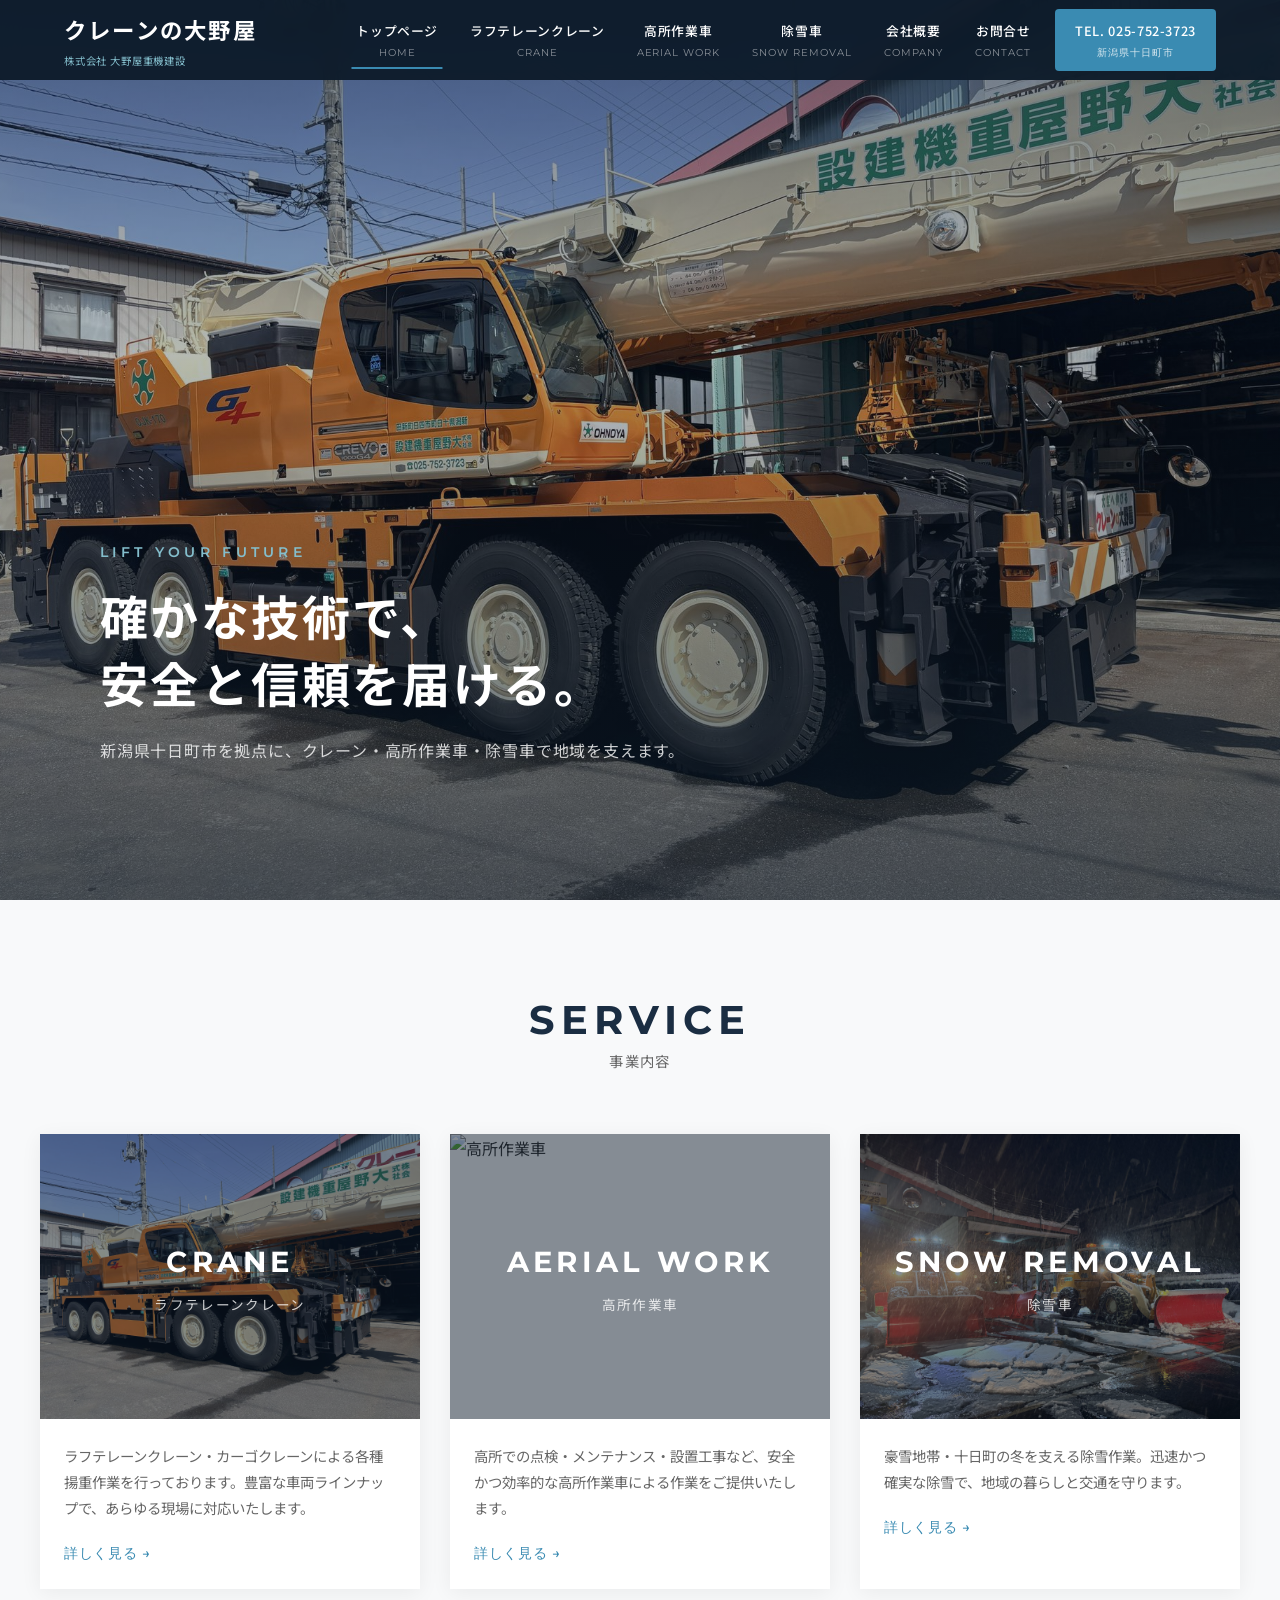
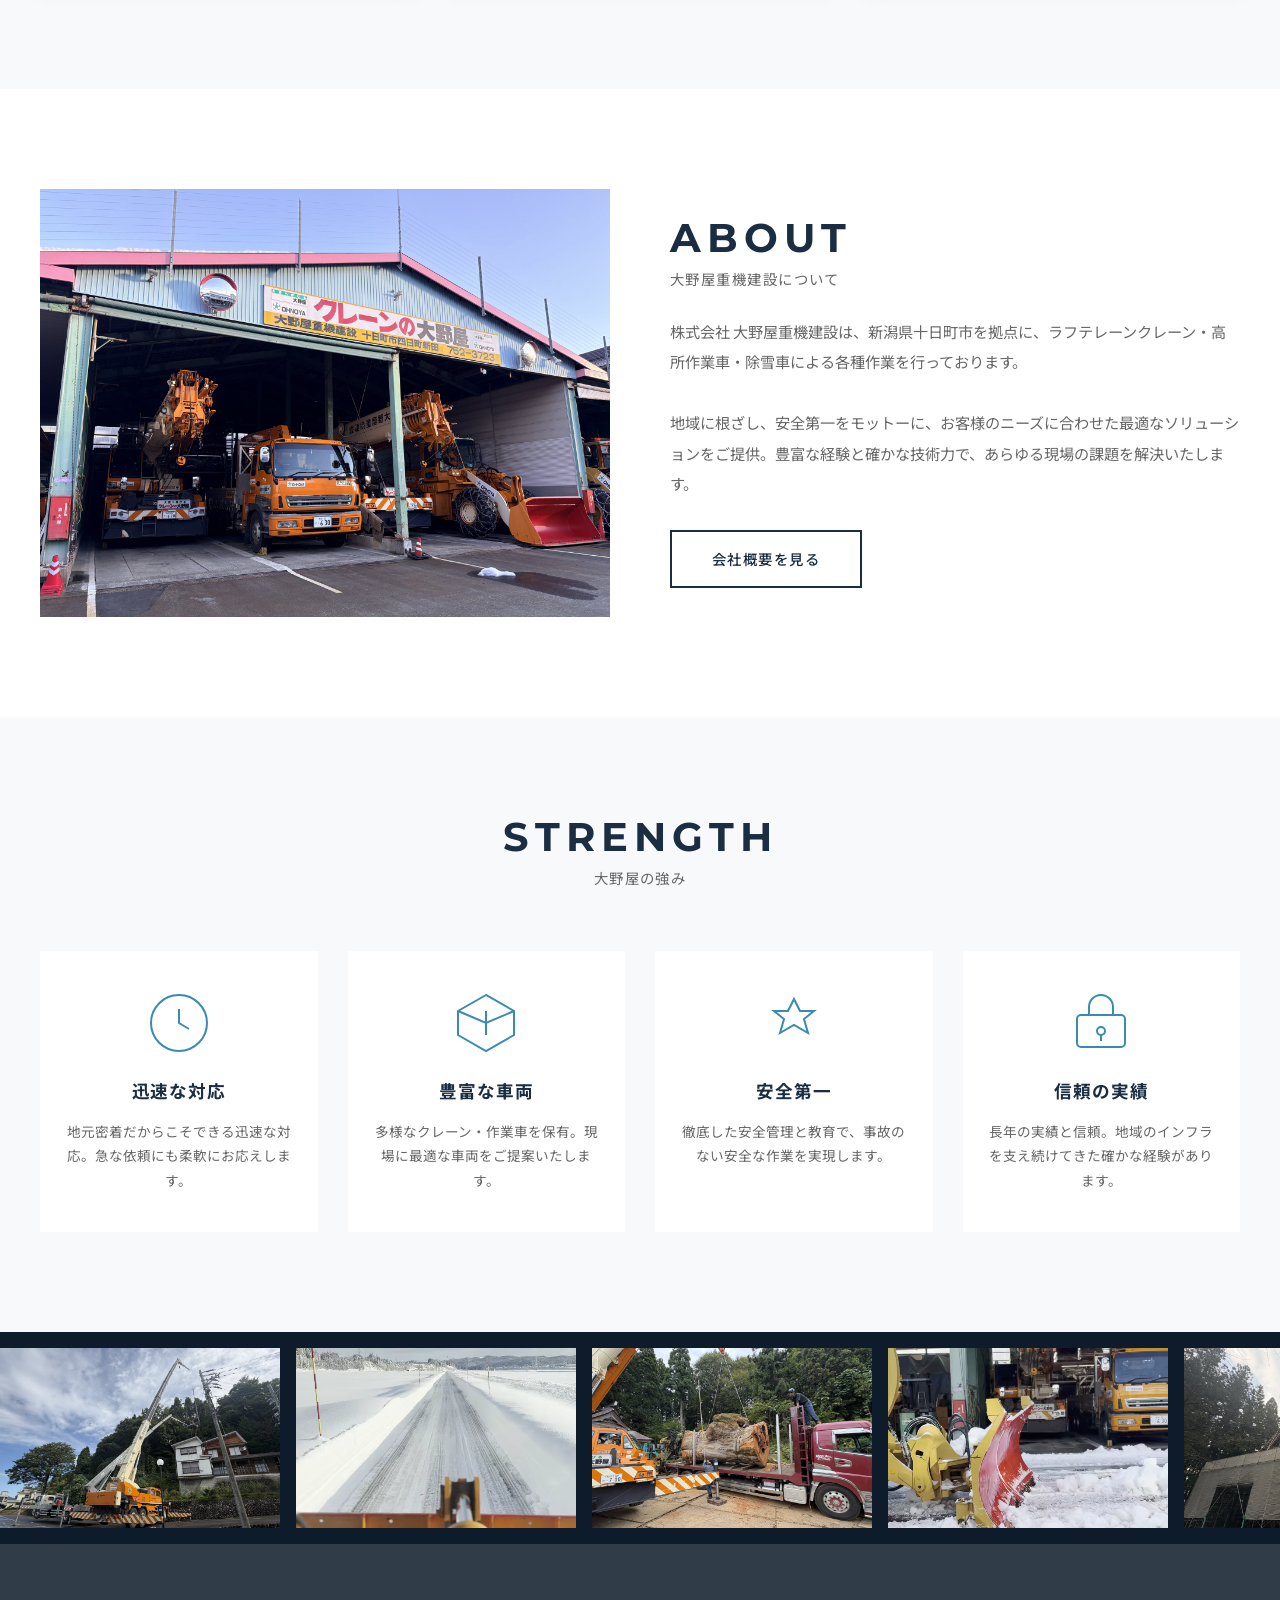
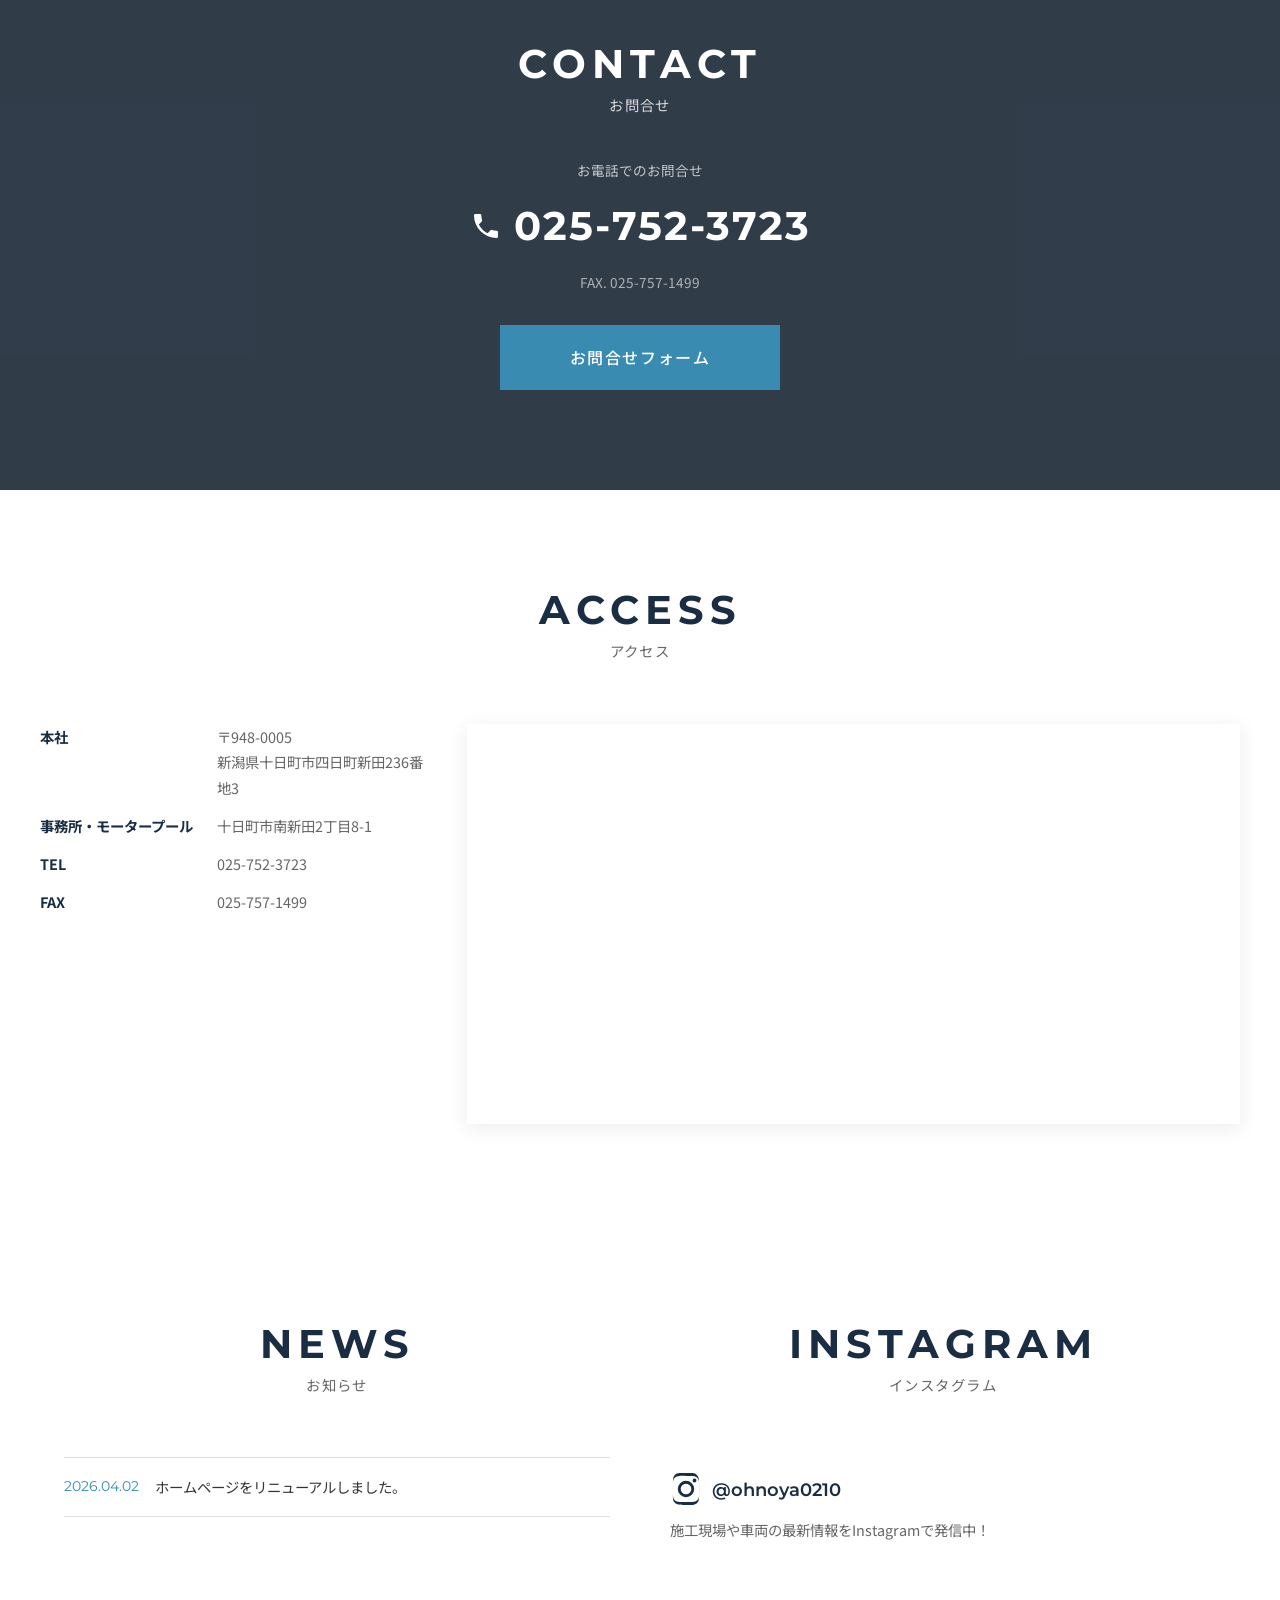
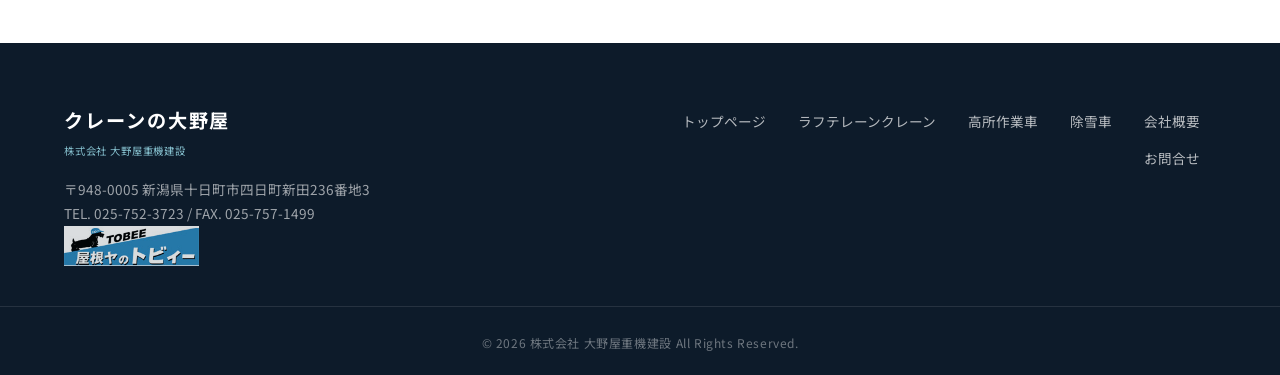
==== index.html @ 31636565 "OGPタグ追加（全ページ） Co-Authored-By: Claude Sonnet 4.6 <noreply@anthropic.com>" ====
<!DOCTYPE html>
<html lang="ja">
<head>
  <meta charset="UTF-8">
  <meta name="viewport" content="width=device-width, initial-scale=1.0">
  <title>クレーンの大野屋｜株式会社 大野屋重機建設</title>
  <meta name="description" content="新潟県十日町市のクレーン・高所作業車・除雪車なら株式会社 大野屋重機建設。ラフテレーンクレーン、高所作業車、除雪車のレンタル・施工を行っております。">
  <!-- OGP -->
  <meta property="og:type" content="website">
  <meta property="og:site_name" content="クレーンの大野屋｜株式会社 大野屋重機建設">
  <meta property="og:title" content="クレーンの大野屋｜株式会社 大野屋重機建設">
  <meta property="og:description" content="新潟県十日町市のクレーン・高所作業車・除雪車なら株式会社 大野屋重機建設。ラフテレーンクレーン、高所作業車、除雪車のレンタル・施工を行っております。">
  <meta property="og:url" content="https://on8.jp/">
  <meta property="og:image" content="https://on8.jp/images/crane01.jpg">
  <meta property="og:locale" content="ja_JP">
  <meta name="twitter:card" content="summary_large_image">
  <link rel="preconnect" href="https://fonts.googleapis.com">
  <link rel="preconnect" href="https://fonts.gstatic.com" crossorigin>
  <link href="https://fonts.googleapis.com/css2?family=Noto+Sans+JP:wght@300;400;500;700&family=Montserrat:wght@400;500;600;700&display=swap" rel="stylesheet">
  <link rel="icon" href="favicon.ico">
  <link rel="apple-touch-icon" href="images/favicon.png">
  <link rel="stylesheet" href="css/style.css">
</head>
<body>

  <!-- ========== SPLASH ========== -->
  <div id="splash">
    <div class="splash-bg" style="background-image: url('images/splash.jpg');"></div>
    <div class="splash-overlay"></div>
    <div class="splash-content">
      <p class="splash-en">Reaching for the sky</p>
      <h1 class="splash-ja">大空へ伸びる<br>クレーンの大野屋</h1>
    </div>
  </div>

  <!-- ========== HEADER ========== -->
  <header id="header">
    <div class="header-inner">
      <div class="logo">
        <a href="index.html">
          <span class="logo-main">クレーンの大野屋</span>
          <span class="logo-sub">株式会社 大野屋重機建設</span>
        </a>
      </div>
      <nav id="nav" class="global-nav">
        <ul class="nav-list">
          <li><a href="index.html" class="active"><span>トップページ</span><small>HOME</small></a></li>
          <li><a href="crane.html"><span>ラフテレーンクレーン</span><small>CRANE</small></a></li>
          <li><a href="kousyo.html"><span>高所作業車</span><small>AERIAL WORK</small></a></li>
          <li><a href="josetsu.html"><span>除雪車</span><small>SNOW REMOVAL</small></a></li>
          <li><a href="company.html"><span>会社概要</span><small>COMPANY</small></a></li>
          <li><a href="contact.html"><span>お問合せ</span><small>CONTACT</small></a></li>
          <li class="nav-tel"><a href="tel:0257523723"><span>TEL. 025-752-3723</span><small>新潟県十日町市</small></a></li>
        </ul>
      </nav>
      <button id="hamburger" class="hamburger" aria-label="メニューを開く">
        <span></span>
        <span></span>
        <span></span>
      </button>
    </div>
  </header>

  <!-- ========== HERO ========== -->
  <section id="hero" class="hero">
    <div class="hero-slider">
      <div class="hero-slide active" style="background-image: url('images/crane01.jpg');">
        <div class="hero-overlay"></div>
      </div>
      <div class="hero-slide" style="background-image: url('images/hero02.jpg');">
        <div class="hero-overlay"></div>
      </div>
      <div class="hero-slide" style="background-image: url('images/hero03.jpg');">
        <div class="hero-overlay"></div>
      </div>
      <div class="hero-slide" style="background-image: url('images/hero04.jpg');">
        <div class="hero-overlay"></div>
      </div>
      <div class="hero-slide" style="background-image: url('images/hero05.jpg');">
        <div class="hero-overlay"></div>
      </div>
    </div>
    <div class="hero-content">
      <p class="hero-catch-en">LIFT YOUR FUTURE</p>
      <h2 class="hero-catch">確かな技術で、<br>安全と信頼を届ける。</h2>
      <p class="hero-desc">新潟県十日町市を拠点に、クレーン・高所作業車・除雪車で地域を支えます。</p>
    </div>
  </section>

  <!-- ========== SERVICES ========== -->
  <section id="services" class="section services">
    <div class="section-header fade-in">
      <h2 class="section-title-en">SERVICE</h2>
      <p class="section-title-ja">事業内容</p>
    </div>
    <div class="services-grid">
      <a href="crane.html" class="service-card fade-in">
        <div class="service-card-img">
          <img src="images/crane01.jpg" alt="ラフテレーンクレーン" loading="lazy">
          <div class="service-card-overlay">
            <h3 class="service-card-title-en">CRANE</h3>
            <p class="service-card-title-ja">ラフテレーンクレーン</p>
          </div>
        </div>
        <div class="service-card-body">
          <p>ラフテレーンクレーン・カーゴクレーンによる各種揚重作業を行っております。豊富な車両ラインナップで、あらゆる現場に対応いたします。</p>
          <span class="service-card-more">詳しく見る →</span>
        </div>
      </a>
      <a href="kousyo.html" class="service-card fade-in">
        <div class="service-card-img">
          <img src="images/kousyo01.jpg" alt="高所作業車" loading="lazy">
          <div class="service-card-overlay">
            <h3 class="service-card-title-en">AERIAL WORK</h3>
            <p class="service-card-title-ja">高所作業車</p>
          </div>
        </div>
        <div class="service-card-body">
          <p>高所での点検・メンテナンス・設置工事など、安全かつ効率的な高所作業車による作業をご提供いたします。</p>
          <span class="service-card-more">詳しく見る →</span>
        </div>
      </a>
      <a href="josetsu.html" class="service-card fade-in">
        <div class="service-card-img">
          <img src="images/josetsu01.jpg" alt="除雪車" loading="lazy">
          <div class="service-card-overlay">
            <h3 class="service-card-title-en">SNOW REMOVAL</h3>
            <p class="service-card-title-ja">除雪車</p>
          </div>
        </div>
        <div class="service-card-body">
          <p>豪雪地帯・十日町の冬を支える除雪作業。迅速かつ確実な除雪で、地域の暮らしと交通を守ります。</p>
          <span class="service-card-more">詳しく見る →</span>
        </div>
      </a>
    </div>
  </section>

  <!-- ========== ABOUT ========== -->
  <section id="about" class="section about">
    <div class="about-inner">
      <div class="about-image fade-in">
        <img src="images/about.jpg" alt="大野屋重機建設" loading="lazy">
      </div>
      <div class="about-text fade-in">
        <h2 class="section-title-en">ABOUT</h2>
        <p class="section-title-ja">大野屋重機建設について</p>
        <p class="about-desc">
          株式会社 大野屋重機建設は、新潟県十日町市を拠点に、ラフテレーンクレーン・高所作業車・除雪車による各種作業を行っております。<br><br>
          地域に根ざし、安全第一をモットーに、お客様のニーズに合わせた最適なソリューションをご提供。豊富な経験と確かな技術力で、あらゆる現場の課題を解決いたします。
        </p>
        <a href="company.html" class="btn btn-outline">会社概要を見る</a>
      </div>
    </div>
  </section>

  <!-- ========== STRENGTH ========== -->
  <section id="strength" class="section strength">
    <div class="section-header fade-in">
      <h2 class="section-title-en">STRENGTH</h2>
      <p class="section-title-ja">大野屋の強み</p>
    </div>
    <div class="strength-grid">
      <div class="strength-item fade-in">
        <div class="strength-icon">
          <svg viewBox="0 0 64 64" fill="none" stroke="currentColor" stroke-width="2">
            <circle cx="32" cy="32" r="28"/>
            <path d="M32 18v14l10 6"/>
          </svg>
        </div>
        <h3>迅速な対応</h3>
        <p>地元密着だからこそできる迅速な対応。急な依頼にも柔軟にお応えします。</p>
      </div>
      <div class="strength-item fade-in">
        <div class="strength-icon">
          <svg viewBox="0 0 64 64" fill="none" stroke="currentColor" stroke-width="2">
            <path d="M32 4L4 20v24l28 16 28-16V20z"/>
            <path d="M32 44V20"/>
            <path d="M4 20l28 12 28-12"/>
          </svg>
        </div>
        <h3>豊富な車両</h3>
        <p>多様なクレーン・作業車を保有。現場に最適な車両をご提案いたします。</p>
      </div>
      <div class="strength-item fade-in">
        <div class="strength-icon">
          <svg viewBox="0 0 64 64" fill="none" stroke="currentColor" stroke-width="2">
            <path d="M32 8l6 12h14l-10 8 4 14-14-8-14 8 4-14-10-8h14z"/>
          </svg>
        </div>
        <h3>安全第一</h3>
        <p>徹底した安全管理と教育で、事故のない安全な作業を実現します。</p>
      </div>
      <div class="strength-item fade-in">
        <div class="strength-icon">
          <svg viewBox="0 0 64 64" fill="none" stroke="currentColor" stroke-width="2">
            <rect x="8" y="24" width="48" height="32" rx="4"/>
            <path d="M20 24V16a12 12 0 0124 0v8"/>
            <circle cx="32" cy="40" r="4"/>
            <path d="M32 44v6"/>
          </svg>
        </div>
        <h3>信頼の実績</h3>
        <p>長年の実績と信頼。地域のインフラを支え続けてきた確かな経験があります。</p>
      </div>
    </div>
  </section>

  <!-- ========== MARQUEE ========== -->
  <div class="marquee-wrap">
    <div class="marquee-track">
      <div class="marquee-item"><img src="images/hero03.jpg" alt="施工写真"></div>
      <div class="marquee-item marquee-video">
        <video autoplay muted loop playsinline>
          <source src="images/marquee01.webm" type="video/webm">
        </video>
      </div>
      <div class="marquee-item"><img src="images/hero04.jpg" alt="施工写真"></div>
      <div class="marquee-item marquee-video">
        <video autoplay muted loop playsinline>
          <source src="images/marquee02.webm" type="video/webm">
        </video>
      </div>
      <div class="marquee-item"><img src="images/hero05.jpg" alt="施工写真"></div>
      <div class="marquee-item marquee-video">
        <video autoplay muted loop playsinline>
          <source src="images/marquee03.webm" type="video/webm">
        </video>
      </div>
      <div class="marquee-item"><img src="images/hero06.jpg" alt="施工写真"></div>
      <div class="marquee-item marquee-video">
        <video autoplay muted loop playsinline>
          <source src="images/marquee05.webm" type="video/webm">
        </video>
      </div>
      <div class="marquee-item"><img src="images/marquee04.jpg" alt="施工写真"></div>
      <div class="marquee-item marquee-video">
        <video autoplay muted loop playsinline>
          <source src="images/marquee07.webm" type="video/webm">
        </video>
      </div>
      <div class="marquee-item"><img src="images/marquee06.jpg" alt="施工写真"></div>
      <div class="marquee-item marquee-video">
        <video autoplay muted loop playsinline>
          <source src="images/marquee08.webm" type="video/webm">
        </video>
      </div>
      <!-- 複製（ループ用） -->
      <div class="marquee-item"><img src="images/hero03.jpg" alt="施工写真"></div>
      <div class="marquee-item marquee-video">
        <video autoplay muted loop playsinline>
          <source src="images/marquee01.webm" type="video/webm">
        </video>
      </div>
      <div class="marquee-item"><img src="images/hero04.jpg" alt="施工写真"></div>
      <div class="marquee-item marquee-video">
        <video autoplay muted loop playsinline>
          <source src="images/marquee02.webm" type="video/webm">
        </video>
      </div>
      <div class="marquee-item"><img src="images/hero05.jpg" alt="施工写真"></div>
      <div class="marquee-item marquee-video">
        <video autoplay muted loop playsinline>
          <source src="images/marquee03.webm" type="video/webm">
        </video>
      </div>
      <div class="marquee-item"><img src="images/hero06.jpg" alt="施工写真"></div>
      <div class="marquee-item marquee-video">
        <video autoplay muted loop playsinline>
          <source src="images/marquee05.webm" type="video/webm">
        </video>
      </div>
      <div class="marquee-item"><img src="images/marquee04.jpg" alt="施工写真"></div>
      <div class="marquee-item marquee-video">
        <video autoplay muted loop playsinline>
          <source src="images/marquee07.webm" type="video/webm">
        </video>
      </div>
      <div class="marquee-item"><img src="images/marquee06.jpg" alt="施工写真"></div>
      <div class="marquee-item marquee-video">
        <video autoplay muted loop playsinline>
          <source src="images/marquee08.webm" type="video/webm">
        </video>
      </div>
    </div>
  </div>

  <!-- ========== CONTACT ========== -->
  <section id="contact" class="section contact">
    <div class="contact-bg">
      <div class="contact-overlay"></div>
      <div class="contact-inner fade-in">
        <h2 class="section-title-en white">CONTACT</h2>
        <p class="section-title-ja white">お問合せ</p>
        <div class="contact-content">
          <div class="contact-tel">
            <p class="contact-tel-label">お電話でのお問合せ</p>
            <a href="tel:0257523723" class="contact-tel-number">
              <svg viewBox="0 0 24 24" fill="currentColor" width="24" height="24"><path d="M6.62 10.79a15.05 15.05 0 006.59 6.59l2.2-2.2a1 1 0 011.01-.24 11.36 11.36 0 003.58.57 1 1 0 011 1V20a1 1 0 01-1 1A17 17 0 013 4a1 1 0 011-1h3.5a1 1 0 011 1 11.36 11.36 0 00.57 3.58 1 1 0 01-.25 1.02l-2.2 2.19z"/></svg>
              025-752-3723
            </a>
            <p class="contact-tel-fax">FAX. 025-757-1499</p>
          </div>
          <div class="contact-buttons">
            <a href="contact.html" class="btn btn-primary">お問合せフォーム</a>
          </div>
        </div>
      </div>
    </div>
  </section>

  <!-- ========== ACCESS ========== -->
  <section id="access" class="section access">
    <div class="section-header fade-in">
      <h2 class="section-title-en">ACCESS</h2>
      <p class="section-title-ja">アクセス</p>
    </div>
    <div class="access-content fade-in">
      <div class="access-info">
        <dl>
          <dt>本社</dt>
          <dd>〒948-0005<br>新潟県十日町市四日町新田236番地3</dd>
          <dt>事務所・モータープール</dt>
          <dd>十日町市南新田2丁目8-1</dd>
          <dt>TEL</dt>
          <dd>025-752-3723</dd>
          <dt>FAX</dt>
          <dd>025-757-1499</dd>
        </dl>
      </div>
      <div class="access-map">
        <iframe src="https://www.google.com/maps/embed?pb=!1m18!1m12!1m3!1d3180.2773293539553!2d138.75815961469578!3d37.146104679878796!2m3!1f0!2f0!3f0!3m2!1i1024!2i768!4f13.1!3m3!1m2!1s0x5ff5ec1087345119%3A0x23fb8b59f64a8da6!2z44CSOTQ4LTAwMDUg5paw5r2f55yM5Y2B5pel55S65biC5Y2X5paw55Sw55S677yS5LiB55uu77yY4oiS77yR!5e0!3m2!1sja!2sjp!4v1475751692141" width="100%" height="400" style="border:0;" allowfullscreen="" loading="lazy" referrerpolicy="no-referrer-when-downgrade"></iframe>
      </div>
    </div>
  </section>

  <!-- ========== NEWS & INSTAGRAM ========== -->
  <section class="section news-insta">
    <div class="news-insta-inner">

      <div class="news-block fade-in">
        <div class="section-header">
          <h2 class="section-title-en">NEWS</h2>
          <p class="section-title-ja">お知らせ</p>
        </div>
        <ul class="news-list">
          <li class="news-item">
            <span class="news-date">2026.04.02</span>
            <span class="news-text">ホームページをリニューアルしました。</span>
          </li>
        </ul>
      </div>

      <div class="insta-block fade-in">
        <div class="section-header">
          <h2 class="section-title-en">INSTAGRAM</h2>
          <p class="section-title-ja">インスタグラム</p>
        </div>
        <a href="https://www.instagram.com/ohnoya0210/" class="insta-link" target="_blank" rel="noopener noreferrer">
          <svg viewBox="0 0 24 24" fill="currentColor" width="32" height="32"><path d="M12 2.163c3.204 0 3.584.012 4.85.07 1.366.062 2.633.334 3.608 1.308.975.975 1.246 2.242 1.308 3.608.058 1.266.07 1.646.07 4.851s-.012 3.584-.07 4.85c-.062 1.366-.334 2.633-1.308 3.608-.975.975-2.242 1.246-3.608 1.308-1.266.058-1.646.07-4.85.07s-3.584-.012-4.85-.07c-1.366-.062-2.633-.334-3.608-1.308-.975-.975-1.246-2.242-1.308-3.608C2.175 15.584 2.163 15.204 2.163 12s.012-3.584.07-4.85c.062-1.366.334-2.633 1.308-3.608C4.516 2.497 5.783 2.225 7.15 2.163 8.416 2.105 8.796 2.163 12 2.163zm0-2.163C8.741 0 8.333.014 7.053.072 5.775.131 4.602.44 3.635 1.407 2.668 2.374 2.359 3.547 2.3 4.825 2.242 6.105 2.163 6.741 2.163 12c0 5.259.014 5.667.072 6.947.059 1.278.368 2.451 1.335 3.418.967.967 2.14 1.276 3.418 1.335C8.333 23.986 8.741 24 12 24s3.667-.014 4.947-.072c1.278-.059 2.451-.368 3.418-1.335.967-.967 1.276-2.14 1.335-3.418.058-1.28.072-1.688.072-6.947 0-5.259-.014-5.667-.072-6.947-.059-1.278-.368-2.451-1.335-3.418C19.398.44 18.225.131 16.947.072 15.667.014 15.259 0 12 0zm0 5.838a6.162 6.162 0 100 12.324 6.162 6.162 0 000-12.324zm0 10.162a4 4 0 110-8 4 4 0 010 8zm6.406-11.845a1.44 1.44 0 100 2.881 1.44 1.44 0 000-2.881z"/></svg>
          <span>@ohnoya0210</span>
        </a>
        <p class="insta-desc">施工現場や車両の最新情報をInstagramで発信中！</p>
      </div>

    </div>
  </section>

  <!-- ========== FOOTER ========== -->
  <footer id="footer">
    <div class="footer-inner">
      <div class="footer-info">
        <div class="footer-logo">
          <span class="logo-main">クレーンの大野屋</span>
          <span class="logo-sub">株式会社 大野屋重機建設</span>
        </div>
        <p class="footer-address">
          〒948-0005 新潟県十日町市四日町新田236番地3<br>
          TEL. 025-752-3723 / FAX. 025-757-1499
        </p>
        <a href="https://roofman-tobee.jp/" class="footer-banner" target="_blank" rel="noopener noreferrer">
          <img src="images/tobee01.jpg" alt="屋根ヤのトビィー">
        </a>
      </div>
      <nav class="footer-nav">
        <ul>
          <li><a href="index.html">トップページ</a></li>
          <li><a href="crane.html">ラフテレーンクレーン</a></li>
          <li><a href="kousyo.html">高所作業車</a></li>
          <li><a href="josetsu.html">除雪車</a></li>
          <li><a href="company.html">会社概要</a></li>
          <li><a href="contact.html">お問合せ</a></li>
        </ul>
      </nav>
    </div>
    <div class="footer-bottom">
      <small>&copy; 2026 株式会社 大野屋重機建設 All Rights Reserved.</small>
    </div>
  </footer>

  <!-- ========== SCROLL TO TOP ========== -->
  <button id="scrollTop" class="scroll-top" aria-label="ページトップへ戻る">
    <svg viewBox="0 0 24 24" fill="none" stroke="currentColor" stroke-width="2"><path d="M18 15l-6-6-6 6"/></svg>
  </button>

  <script src="js/main.js"></script>
</body>
</html>
---- css/style.css ----
/* ============================================
   クレーンの大野屋 - Style
   Inspired by shimizu-crane.com
   ============================================ */

/* ---------- CSS Variables ---------- */
:root {
  --color-primary: #1a2d42;
  --color-primary-light: #2a4a6b;
  --color-accent: #3a8bb2;
  --color-accent-light: #84becc;
  --color-text: #333333;
  --color-text-light: #666666;
  --color-white: #ffffff;
  --color-bg: #f8f9fa;
  --color-bg-dark: #0d1b2a;
  --color-border: #e0e0e0;
  --font-ja: 'Noto Sans JP', 'ヒラギノ角ゴ Pro W3', 'メイリオ', sans-serif;
  --font-en: 'Montserrat', sans-serif;
  --header-height: 80px;
  --transition: 0.3s ease;
  --max-width: 1200px;
}

/* ---------- Reset ---------- */
*, *::before, *::after {
  margin: 0;
  padding: 0;
  box-sizing: border-box;
}

html {
  scroll-behavior: smooth;
  font-size: 16px;
}

body {
  font-family: var(--font-ja);
  color: var(--color-text);
  line-height: 1.8;
  background: var(--color-white);
  overflow-x: hidden;
}

a {
  color: inherit;
  text-decoration: none;
  transition: color var(--transition);
}

img {
  max-width: 100%;
  height: auto;
  display: block;
}

ul {
  list-style: none;
}

/* ---------- Utility ---------- */
.fade-in {
  opacity: 0;
  transform: translateY(30px);
  transition: opacity 0.8s ease, transform 0.8s ease;
}

.fade-in.visible {
  opacity: 1;
  transform: translateY(0);
}

/* ============================================
   HEADER
   ============================================ */
#header {
  position: fixed;
  top: 0;
  left: 0;
  width: 100%;
  height: var(--header-height);
  background: rgba(13, 27, 42, 0.95);
  backdrop-filter: blur(10px);
  z-index: 1000;
  transition: background var(--transition), box-shadow var(--transition);
}

#header.scrolled {
  background: rgba(13, 27, 42, 0.98);
  box-shadow: 0 2px 20px rgba(0, 0, 0, 0.3);
}

.header-inner {
  max-width: var(--max-width);
  margin: 0 auto;
  padding: 0 24px;
  height: 100%;
  display: flex;
  align-items: center;
  justify-content: space-between;
}

/* Logo */
.logo a {
  display: flex;
  flex-direction: column;
  gap: 2px;
}

.logo-main {
  font-size: 1.4rem;
  font-weight: 700;
  color: var(--color-white);
  letter-spacing: 0.1em;
  font-family: var(--font-ja);
}

.logo-sub {
  font-size: 0.65rem;
  color: var(--color-accent-light);
  letter-spacing: 0.08em;
}

/* Navigation */
.global-nav {
  display: flex;
  align-items: center;
}

.nav-list {
  display: flex;
  align-items: center;
  gap: 0;
}

.nav-list li a {
  display: flex;
  flex-direction: column;
  align-items: center;
  padding: 8px 16px;
  color: var(--color-white);
  font-size: 0.8rem;
  font-weight: 500;
  letter-spacing: 0.05em;
  position: relative;
  transition: color var(--transition);
}

.nav-list li a small {
  font-family: var(--font-en);
  font-size: 0.6rem;
  color: rgba(255, 255, 255, 0.5);
  font-weight: 400;
  margin-top: 2px;
  letter-spacing: 0.1em;
}

.nav-list li a::after {
  content: '';
  position: absolute;
  bottom: 0;
  left: 50%;
  transform: translateX(-50%) scaleX(0);
  width: 80%;
  height: 2px;
  background: var(--color-accent);
  transition: transform var(--transition);
}

.nav-list li a:hover::after,
.nav-list li a.active::after {
  transform: translateX(-50%) scaleX(1);
}

.nav-list li a:hover {
  color: var(--color-accent-light);
}

.nav-list li a:hover small {
  color: var(--color-accent-light);
}

.nav-tel a {
  background: var(--color-accent);
  border-radius: 4px;
  padding: 10px 20px !important;
  margin-left: 8px;
}

.nav-tel a:hover {
  background: var(--color-accent-light);
  color: var(--color-primary) !important;
}

.nav-tel a small {
  color: rgba(255, 255, 255, 0.8) !important;
}

/* Hamburger */
.hamburger {
  display: none;
  flex-direction: column;
  justify-content: center;
  align-items: center;
  width: 44px;
  height: 44px;
  background: none;
  border: none;
  cursor: pointer;
  gap: 6px;
  z-index: 1100;
}

.hamburger span {
  display: block;
  width: 24px;
  height: 2px;
  background: var(--color-white);
  transition: transform var(--transition), opacity var(--transition);
}

.hamburger.active span:nth-child(1) {
  transform: translateY(8px) rotate(45deg);
}

.hamburger.active span:nth-child(2) {
  opacity: 0;
}

.hamburger.active span:nth-child(3) {
  transform: translateY(-8px) rotate(-45deg);
}

/* ============================================
   HERO
   ============================================ */
.hero {
  position: relative;
  width: 100%;
  height: 100vh;
  min-height: 600px;
  overflow: hidden;
}

.hero-slider {
  position: absolute;
  inset: 0;
}

.hero-slide {
  position: absolute;
  inset: 0;
  background-size: cover;
  background-position: center;
  opacity: 0;
  transition: opacity 1.5s ease;
  transform: scale(1.05);
  animation: heroZoom 8s ease-in-out infinite alternate;
}

.hero-slide.active {
  opacity: 1;
}

@keyframes heroZoom {
  from { transform: scale(1); }
  to { transform: scale(1.08); }
}

.hero-overlay {
  position: absolute;
  inset: 0;
  background: linear-gradient(
    180deg,
    rgba(13, 27, 42, 0.6) 0%,
    rgba(13, 27, 42, 0.3) 40%,
    rgba(13, 27, 42, 0.7) 100%
  );
}

.hero-content {
  position: absolute;
  bottom: 15%;
  left: 0;
  width: 100%;
  padding: 0 60px;
  z-index: 10;
  max-width: var(--max-width);
  left: 50%;
  transform: translateX(-50%);
}

.hero-catch-en {
  font-family: var(--font-en);
  font-size: 0.9rem;
  font-weight: 600;
  color: var(--color-accent-light);
  letter-spacing: 0.3em;
  margin-bottom: 16px;
}

.hero-catch {
  font-size: 3rem;
  font-weight: 700;
  color: var(--color-white);
  line-height: 1.4;
  letter-spacing: 0.05em;
  margin-bottom: 20px;
}

.hero-desc {
  font-size: 1rem;
  color: rgba(255, 255, 255, 0.8);
  letter-spacing: 0.05em;
}

/* ============================================
   SECTIONS (Common)
   ============================================ */
.section {
  padding: 100px 24px;
}

.section-header {
  text-align: center;
  margin-bottom: 60px;
}

.section-title-en {
  font-family: var(--font-en);
  font-size: 2.5rem;
  font-weight: 700;
  color: var(--color-primary);
  letter-spacing: 0.15em;
  line-height: 1;
}

.section-title-en.white {
  color: var(--color-white);
}

.section-title-ja {
  font-size: 0.9rem;
  color: var(--color-text-light);
  margin-top: 8px;
  letter-spacing: 0.1em;
}

.section-title-ja.white {
  color: rgba(255, 255, 255, 0.8);
}

/* ============================================
   SERVICES
   ============================================ */
.services {
  background: var(--color-bg);
}

.services-grid {
  display: grid;
  grid-template-columns: repeat(3, 1fr);
  gap: 30px;
  max-width: var(--max-width);
  margin: 0 auto;
}

.service-card {
  display: block;
  background: var(--color-white);
  border-radius: 0;
  overflow: hidden;
  box-shadow: 0 4px 20px rgba(0, 0, 0, 0.06);
  transition: transform var(--transition), box-shadow var(--transition);
}

.service-card:hover {
  transform: translateY(-8px);
  box-shadow: 0 12px 40px rgba(0, 0, 0, 0.12);
}

.service-card-img {
  position: relative;
  overflow: hidden;
  aspect-ratio: 4 / 3;
}

.service-card-img img {
  width: 100%;
  height: 100%;
  object-fit: cover;
  transition: transform 0.6s ease;
}

.service-card:hover .service-card-img img {
  transform: scale(1.1);
}

.service-card-overlay {
  position: absolute;
  inset: 0;
  display: flex;
  flex-direction: column;
  align-items: center;
  justify-content: center;
  background: rgba(13, 27, 42, 0.5);
  transition: background var(--transition);
}

.service-card:hover .service-card-overlay {
  background: rgba(13, 27, 42, 0.7);
}

.service-card-title-en {
  font-family: var(--font-en);
  font-size: 1.8rem;
  font-weight: 700;
  color: var(--color-white);
  letter-spacing: 0.15em;
}

.service-card-title-ja {
  font-size: 0.85rem;
  color: rgba(255, 255, 255, 0.8);
  margin-top: 4px;
  letter-spacing: 0.1em;
}

.service-card-body {
  padding: 24px;
}

.service-card-body p {
  font-size: 0.9rem;
  color: var(--color-text-light);
  line-height: 1.8;
  margin-bottom: 16px;
}

.service-card-more {
  font-family: var(--font-en);
  font-size: 0.85rem;
  font-weight: 500;
  color: var(--color-accent);
  letter-spacing: 0.05em;
  transition: color var(--transition);
}

.service-card:hover .service-card-more {
  color: var(--color-primary);
}

/* ============================================
   ABOUT
   ============================================ */
.about {
  background: var(--color-white);
}

.about-inner {
  display: grid;
  grid-template-columns: 1fr 1fr;
  gap: 60px;
  align-items: center;
  max-width: var(--max-width);
  margin: 0 auto;
}

.about-image {
  overflow: hidden;
}

.about-image img {
  width: 100%;
  height: 100%;
  object-fit: cover;
  transition: transform 0.6s ease;
}

.about-image:hover img {
  transform: scale(1.03);
}

.about-text .section-title-en {
  text-align: left;
}

.about-text .section-title-ja {
  text-align: left;
  margin-bottom: 24px;
}

.about-desc {
  font-size: 0.95rem;
  color: var(--color-text-light);
  line-height: 2;
  margin-bottom: 32px;
}

/* Buttons */
.btn {
  display: inline-block;
  padding: 14px 40px;
  font-size: 0.9rem;
  font-weight: 500;
  letter-spacing: 0.1em;
  border-radius: 0;
  transition: all var(--transition);
  cursor: pointer;
  text-align: center;
}

.btn-outline {
  border: 2px solid var(--color-primary);
  color: var(--color-primary);
  background: transparent;
}

.btn-outline:hover {
  background: var(--color-primary);
  color: var(--color-white);
}

.btn-primary {
  background: var(--color-accent);
  color: var(--color-white);
  border: 2px solid var(--color-accent);
}

.btn-primary:hover {
  background: var(--color-white);
  color: var(--color-accent);
}

/* ============================================
   STRENGTH
   ============================================ */
.strength {
  background: var(--color-bg);
}

.strength-grid {
  display: grid;
  grid-template-columns: repeat(4, 1fr);
  gap: 30px;
  max-width: var(--max-width);
  margin: 0 auto;
}

.strength-item {
  text-align: center;
  padding: 40px 24px;
  background: var(--color-white);
  transition: transform var(--transition), box-shadow var(--transition);
}

.strength-item:hover {
  transform: translateY(-4px);
  box-shadow: 0 8px 30px rgba(0, 0, 0, 0.08);
}

.strength-icon {
  width: 64px;
  height: 64px;
  margin: 0 auto 20px;
  color: var(--color-accent);
}

.strength-icon svg {
  width: 100%;
  height: 100%;
}

.strength-item h3 {
  font-size: 1.1rem;
  font-weight: 700;
  color: var(--color-primary);
  margin-bottom: 12px;
  letter-spacing: 0.05em;
}

.strength-item p {
  font-size: 0.85rem;
  color: var(--color-text-light);
  line-height: 1.8;
}

/* ============================================
   CONTACT
   ============================================ */
.contact {
  padding: 0;
}

.contact-bg {
  position: relative;
  background: url('http://on8.jp/wp-content/uploads/2016/08/cropped-crane05L.jpg') center/cover no-repeat;
  padding: 100px 24px;
}

.contact-overlay {
  position: absolute;
  inset: 0;
  background: rgba(13, 27, 42, 0.85);
}

.contact-inner {
  position: relative;
  z-index: 1;
  text-align: center;
  max-width: 700px;
  margin: 0 auto;
}

.contact-content {
  margin-top: 40px;
}

.contact-tel {
  margin-bottom: 30px;
}

.contact-tel-label {
  font-size: 0.85rem;
  color: rgba(255, 255, 255, 0.7);
  margin-bottom: 8px;
}

.contact-tel-number {
  display: inline-flex;
  align-items: center;
  gap: 12px;
  font-family: var(--font-en);
  font-size: 2.5rem;
  font-weight: 700;
  color: var(--color-white);
  letter-spacing: 0.05em;
  transition: color var(--transition);
}

.contact-tel-number svg {
  width: 32px;
  height: 32px;
}

.contact-tel-number:hover {
  color: var(--color-accent-light);
}

.contact-tel-fax {
  font-size: 0.85rem;
  color: rgba(255, 255, 255, 0.6);
  margin-top: 8px;
}

.contact-buttons {
  margin-top: 24px;
}

.contact-buttons .btn-primary {
  min-width: 280px;
  padding: 16px 48px;
  font-size: 1rem;
}

/* ============================================
   ACCESS
   ============================================ */
.access {
  background: var(--color-white);
}

.access-content {
  display: grid;
  grid-template-columns: 1fr 2fr;
  gap: 40px;
  max-width: var(--max-width);
  margin: 0 auto;
}

.access-info dl {
  display: grid;
  grid-template-columns: auto 1fr;
  gap: 12px 24px;
}

.access-info dt {
  font-weight: 700;
  font-size: 0.9rem;
  color: var(--color-primary);
  white-space: nowrap;
}

.access-info dd {
  font-size: 0.9rem;
  color: var(--color-text-light);
}

.access-map {
  border-radius: 0;
  overflow: hidden;
  box-shadow: 0 4px 20px rgba(0, 0, 0, 0.08);
}

.access-map iframe {
  display: block;
}

/* ============================================
   SPLASH
   ============================================ */
#splash {
  position: fixed;
  inset: 0;
  z-index: 9999;
  display: flex;
  align-items: center;
  justify-content: center;
  transition: opacity 0.8s ease;
  background-color: #000;
}

#splash.hidden {
  opacity: 0;
  pointer-events: none;
}

.splash-bg {
  position: absolute;
  inset: 0;
  background-size: cover;
  background-position: center;
}

.splash-overlay {
  position: absolute;
  inset: 0;
  background: rgba(13, 27, 42, 0.72);
}

.splash-content {
  position: relative;
  z-index: 1;
  text-align: center;
  animation: splashFadeIn 0.8s ease forwards;
}

.splash-en {
  font-family: var(--font-en);
  font-size: 1.1rem;
  font-weight: 500;
  color: #c9a84c;
  letter-spacing: 0.5em;
  text-transform: uppercase;
  margin-bottom: 28px;
  text-shadow: 0 2px 12px rgba(0,0,0,0.8);
}

.splash-ja {
  font-size: 3.8rem;
  font-weight: 700;
  color: var(--color-white);
  letter-spacing: 0.12em;
  line-height: 1.5;
  text-shadow: 0 4px 24px rgba(0,0,0,0.9), 0 2px 6px rgba(0,0,0,0.8);
}

@keyframes splashFadeIn {
  from { opacity: 0; transform: translateY(20px); }
  to   { opacity: 1; transform: translateY(0); }
}

@media (max-width: 768px) {
  .splash-ja {
    font-size: 2.2rem;
  }
  .splash-en {
    font-size: 0.85rem;
    letter-spacing: 0.3em;
  }
}

/* ============================================
   MARQUEE
   ============================================ */
.marquee-wrap {
  overflow: hidden;
  background: var(--color-bg-dark);
  padding: 16px 0;
}

.marquee-track {
  display: flex;
  gap: 16px;
  width: max-content;
  animation: marquee 30s linear infinite;
}

.marquee-wrap:hover .marquee-track {
  animation-play-state: paused;
}

.marquee-item {
  flex-shrink: 0;
  width: 280px;
  height: 180px;
  overflow: hidden;
}

.marquee-item img,
.marquee-item video {
  width: 100%;
  height: 100%;
  object-fit: cover;
  display: block;
}

@keyframes marquee {
  0%   { transform: translateX(0); }
  100% { transform: translateX(-50%); }
}

/* ============================================
   NEWS & INSTAGRAM
   ============================================ */
.news-insta {
  background: var(--color-white);
}

.news-insta-inner {
  max-width: var(--max-width);
  margin: 0 auto;
  padding: 0 24px;
  display: grid;
  grid-template-columns: 1fr 1fr;
  gap: 60px;
}

/* News */
.news-list {
  list-style: none;
  border-top: 1px solid var(--color-border);
}

.news-item {
  display: flex;
  gap: 16px;
  padding: 16px 0;
  border-bottom: 1px solid var(--color-border);
  font-size: 0.9rem;
}

.news-date {
  font-family: var(--font-en);
  color: var(--color-accent);
  white-space: nowrap;
  font-size: 0.85rem;
}

.news-text {
  color: var(--color-text);
}

/* Instagram */
.insta-link {
  display: inline-flex;
  align-items: center;
  gap: 10px;
  color: var(--color-primary);
  font-family: var(--font-en);
  font-size: 1.1rem;
  font-weight: 600;
  margin: 16px 0 12px;
  transition: color var(--transition);
}

.insta-link:hover {
  color: #e1306c;
}

.insta-desc {
  font-size: 0.9rem;
  color: var(--color-text-light);
}

/* ============================================
   FOOTER
   ============================================ */
#footer {
  background: var(--color-bg-dark);
  color: var(--color-white);
}

.footer-inner {
  max-width: var(--max-width);
  margin: 0 auto;
  padding: 60px 24px 40px;
  display: grid;
  grid-template-columns: 1fr 1fr;
  gap: 40px;
  align-items: start;
}

.footer-logo .logo-main {
  font-size: 1.2rem;
}

.footer-logo .logo-sub {
  display: block;
  margin-top: 4px;
}

.footer-address {
  margin-top: 16px;
  font-size: 0.85rem;
  color: rgba(255, 255, 255, 0.6);
  line-height: 1.8;
}

.footer-nav {
  text-align: right;
}

.footer-nav ul {
  display: flex;
  flex-wrap: wrap;
  gap: 0;
  justify-content: flex-end;
}

.footer-nav li a {
  display: block;
  padding: 6px 16px;
  font-size: 0.85rem;
  color: rgba(255, 255, 255, 0.7);
  transition: color var(--transition);
}

.footer-nav li a:hover {
  color: var(--color-accent-light);
}

.footer-bottom {
  border-top: 1px solid rgba(255, 255, 255, 0.1);
  padding: 20px 24px;
  text-align: center;
}

.footer-banner img {
  height: 40px;
  width: auto;
  display: block;
  opacity: 0.85;
  transition: opacity var(--transition);
}

.footer-banner:hover img {
  opacity: 1;
}

.footer-bottom small {
  font-size: 0.75rem;
  color: rgba(255, 255, 255, 0.4);
  letter-spacing: 0.05em;
}

/* ============================================
   SCROLL TO TOP
   ============================================ */
.scroll-top {
  position: fixed;
  bottom: 30px;
  right: 30px;
  width: 48px;
  height: 48px;
  background: var(--color-primary);
  border: none;
  border-radius: 0;
  cursor: pointer;
  display: flex;
  align-items: center;
  justify-content: center;
  opacity: 0;
  visibility: hidden;
  transform: translateY(20px);
  transition: all var(--transition);
  z-index: 900;
}

.scroll-top.visible {
  opacity: 1;
  visibility: visible;
  transform: translateY(0);
}

.scroll-top:hover {
  background: var(--color-accent);
}

.scroll-top svg {
  width: 20px;
  height: 20px;
  color: var(--color-white);
}

/* ============================================
   RESPONSIVE
   ============================================ */

/* Tablet */
@media (max-width: 1024px) {
  :root {
    --header-height: 70px;
  }

  .nav-list li a {
    padding: 8px 10px;
    font-size: 0.75rem;
  }

  .hero-catch {
    font-size: 2.4rem;
  }

  .services-grid {
    grid-template-columns: repeat(3, 1fr);
    gap: 20px;
  }

  .strength-grid {
    grid-template-columns: repeat(2, 1fr);
  }

  .about-inner {
    gap: 40px;
  }
}

/* Mobile Navigation */
@media (max-width: 768px) {
  .news-insta-inner {
    grid-template-columns: 1fr;
    gap: 40px;
  }
}

@media (max-width: 768px) {
  :root {
    --header-height: 60px;
  }

  .hamburger {
    display: flex;
  }

  .global-nav {
    position: fixed;
    top: 0;
    right: -100%;
    width: 80%;
    max-width: 360px;
    height: 100vh;
    background: var(--color-bg-dark);
    flex-direction: column;
    justify-content: flex-start;
    padding: 100px 0 40px;
    transition: right 0.4s ease;
    box-shadow: -4px 0 30px rgba(0, 0, 0, 0.3);
    overflow-y: auto;
  }

  .global-nav.open {
    right: 0;
  }

  .nav-list {
    flex-direction: column;
    width: 100%;
    gap: 0;
  }

  .nav-list li a {
    flex-direction: row;
    justify-content: flex-start;
    gap: 12px;
    padding: 16px 32px;
    font-size: 0.9rem;
    border-bottom: 1px solid rgba(255, 255, 255, 0.08);
  }

  .nav-list li a::after {
    display: none;
  }

  .nav-list li a small {
    font-size: 0.7rem;
  }

  .nav-tel {
    margin-top: 16px;
    padding: 0 24px;
    width: 100%;
  }

  .nav-tel a {
    margin-left: 0 !important;
    text-align: center;
    justify-content: center;
  }

  /* Hero */
  .hero {
    min-height: 500px;
  }

  .hero-content {
    padding: 0 24px;
    bottom: 20%;
  }

  .hero-catch-en {
    font-size: 0.75rem;
  }

  .hero-catch {
    font-size: 1.8rem;
  }

  .hero-desc {
    font-size: 0.85rem;
  }

  /* Sections */
  .section {
    padding: 60px 20px;
  }

  .section-title-en {
    font-size: 2rem;
  }

  .section-header {
    margin-bottom: 40px;
  }

  /* Services */
  .services-grid {
    grid-template-columns: 1fr;
    gap: 24px;
    max-width: 480px;
  }

  .service-card-title-en {
    font-size: 1.4rem;
  }

  /* About */
  .about-inner {
    grid-template-columns: 1fr;
    gap: 30px;
  }

  .about-text .section-title-en,
  .about-text .section-title-ja {
    text-align: center;
  }

  .about-desc {
    text-align: center;
  }

  .about-text {
    display: flex;
    flex-direction: column;
    align-items: center;
  }

  /* Strength */
  .strength-grid {
    grid-template-columns: 1fr 1fr;
    gap: 16px;
  }

  .strength-item {
    padding: 30px 16px;
  }

  /* Contact */
  .contact-tel-number {
    font-size: 1.8rem;
  }

  .contact-buttons .btn-primary {
    min-width: auto;
    width: 100%;
    max-width: 300px;
  }

  /* Access */
  .access-content {
    grid-template-columns: 1fr;
    gap: 30px;
  }

  .access-info dl {
    grid-template-columns: 1fr;
    gap: 4px;
  }

  .access-info dt {
    margin-top: 12px;
  }

  .access-info dt:first-child {
    margin-top: 0;
  }

  /* Footer */
  .footer-inner {
    grid-template-columns: 1fr;
    gap: 30px;
    padding: 40px 24px 30px;
  }

  .footer-nav {
    text-align: left;
  }

  .footer-nav ul {
    justify-content: flex-start;
  }

  .footer-nav li a {
    padding: 6px 12px 6px 0;
  }

  .scroll-top {
    bottom: 20px;
    right: 20px;
    width: 40px;
    height: 40px;
  }
}

/* Small Mobile */
@media (max-width: 480px) {
  .hero-catch {
    font-size: 1.5rem;
  }

  .strength-grid {
    grid-template-columns: 1fr;
  }

  .contact-tel-number {
    font-size: 1.5rem;
  }

  .contact-bg {
    padding: 60px 20px;
  }
}
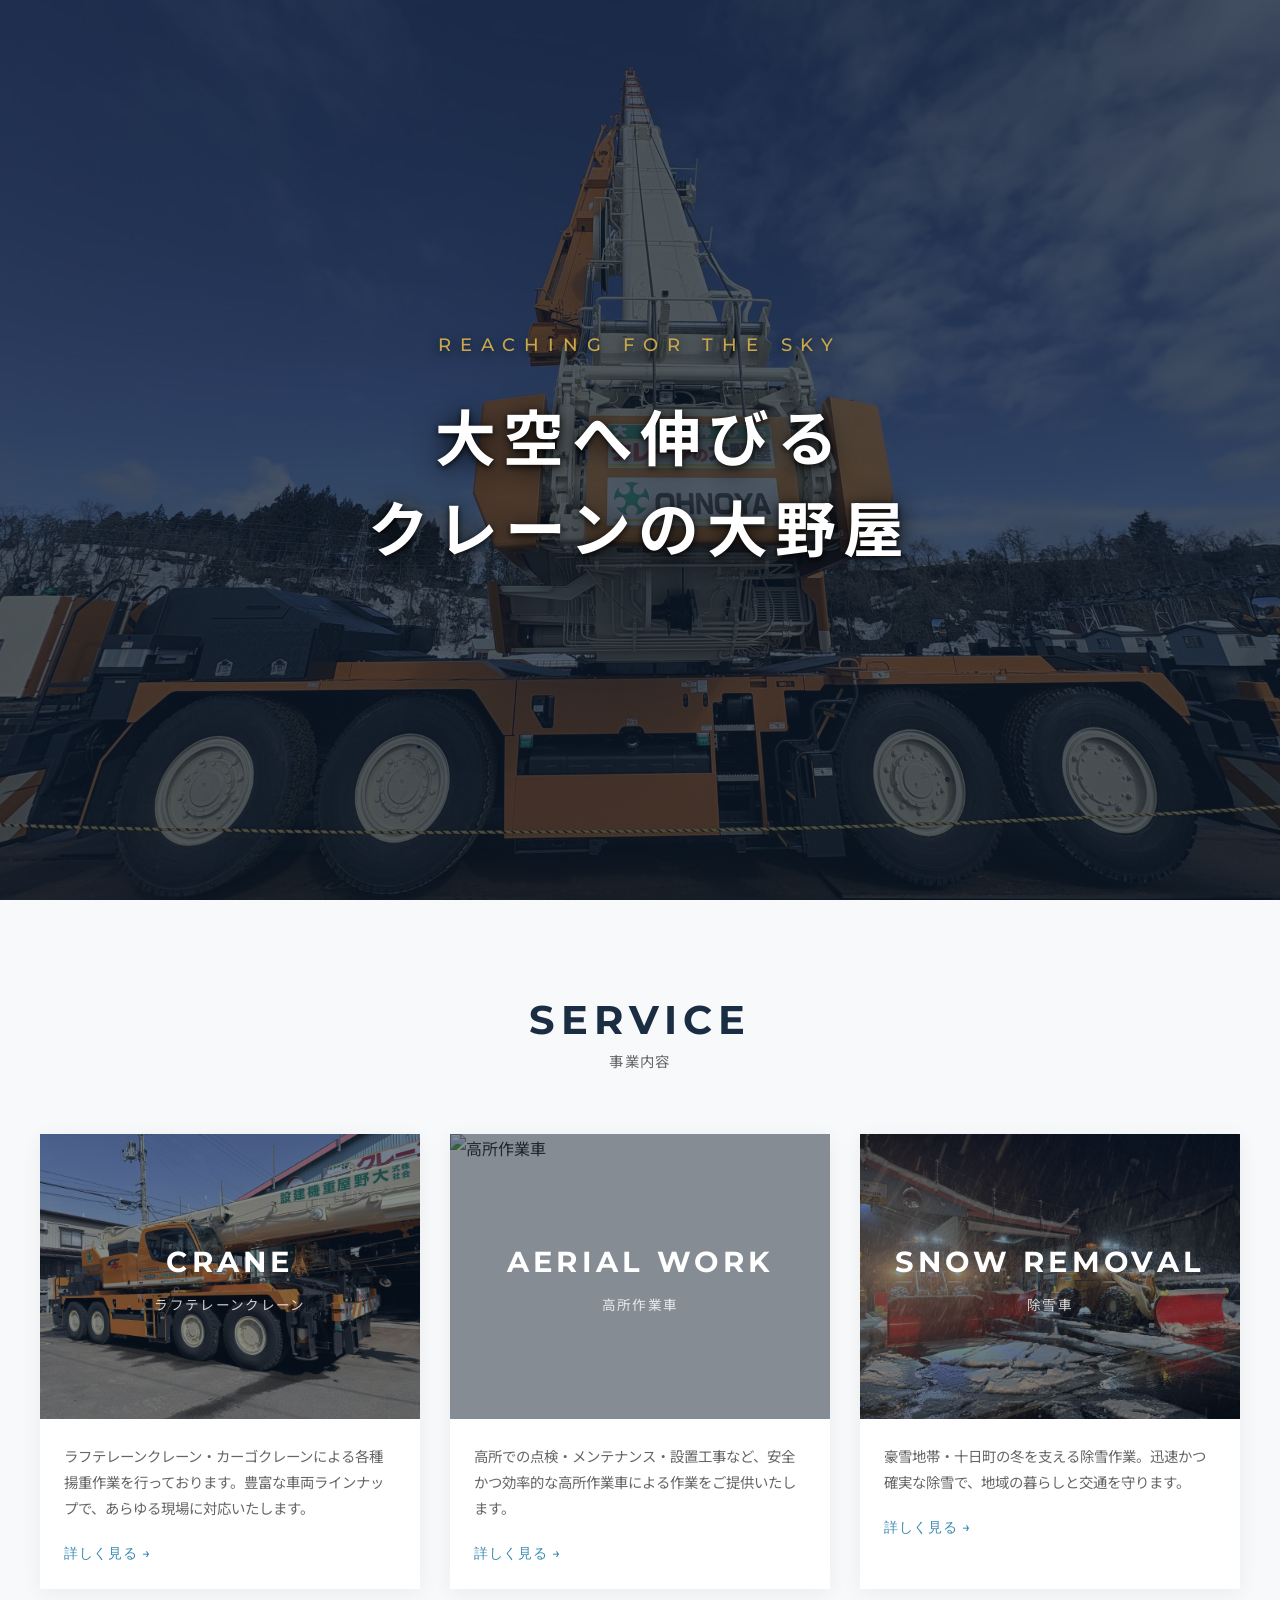
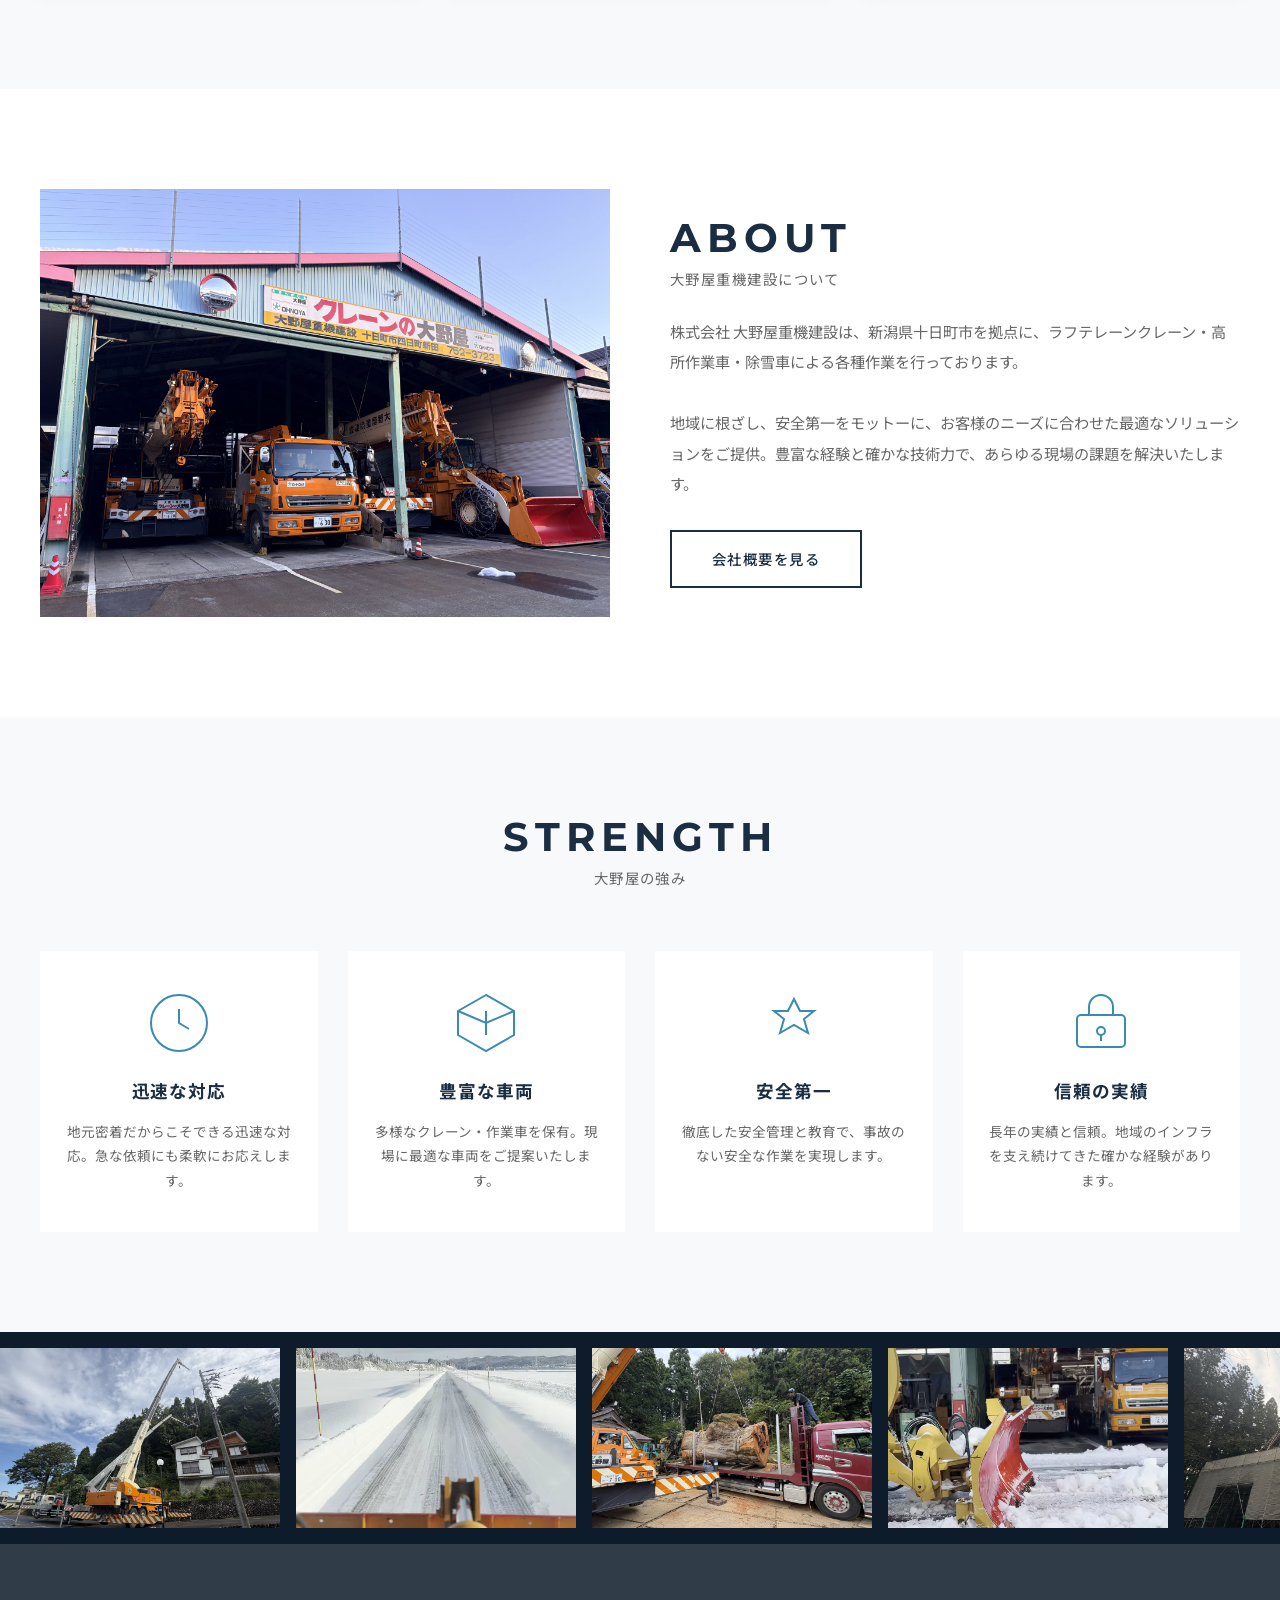
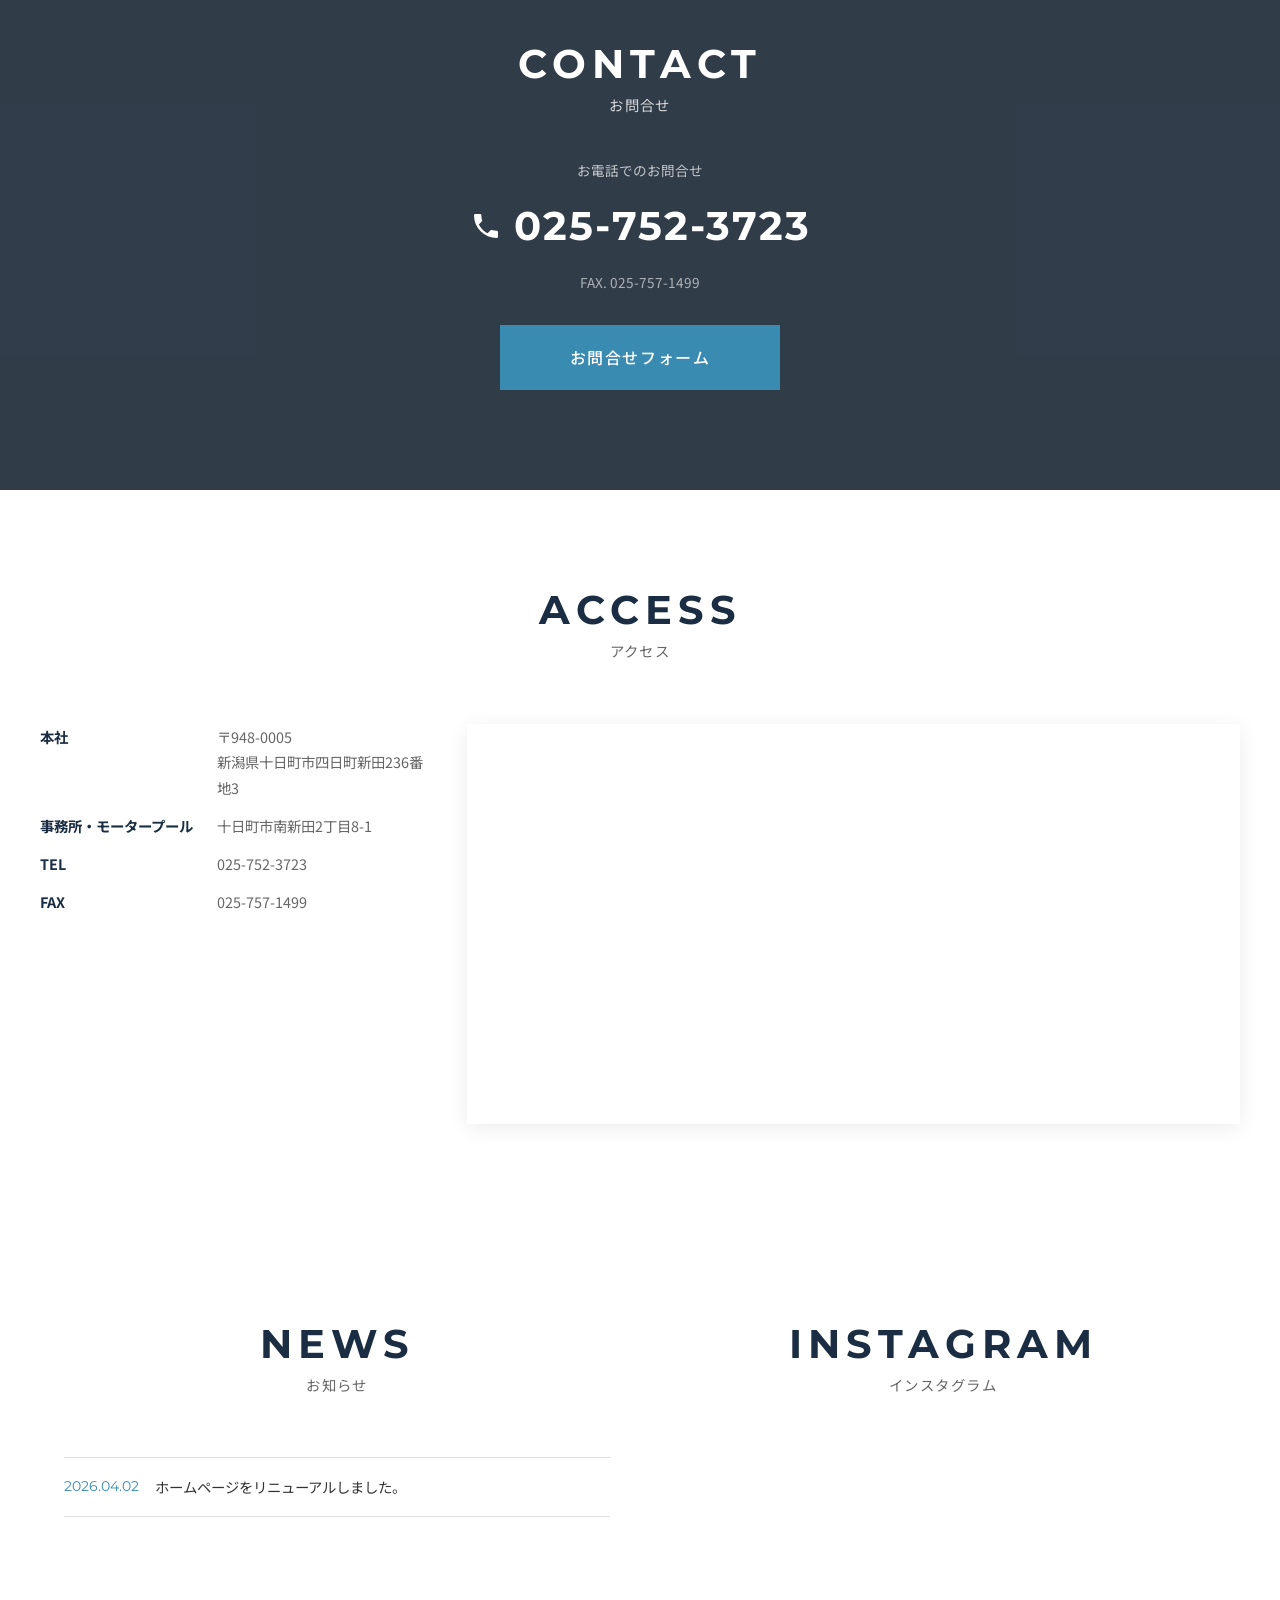
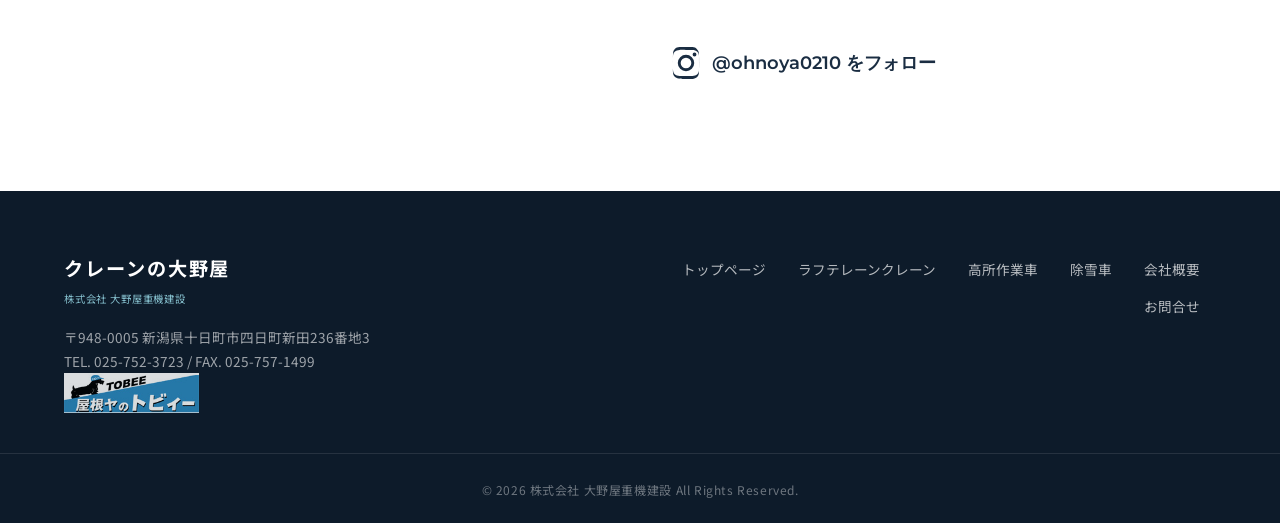
==== commit ad4d17a8: "Instagram Lightwidgetフィード追加 Co-Authored-By: Claude Sonnet 4.6 <noreply@anthropic.com>" ====
--- a/index.html
+++ b/index.html
@@ -2,6 +2,7 @@
 <html lang="ja">
 <head>
   <meta charset="UTF-8">
+  <meta name="google-site-verification" content="AD1guB_cnW43yjVu5QLMSkrkcnmkN8TBT1PUplYLiiE">
   <meta name="viewport" content="width=device-width, initial-scale=1.0">
   <title>クレーンの大野屋｜株式会社 大野屋重機建設</title>
   <meta name="description" content="新潟県十日町市のクレーン・高所作業車・除雪車なら株式会社 大野屋重機建設。ラフテレーンクレーン、高所作業車、除雪車のレンタル・施工を行っております。">
@@ -14,6 +15,14 @@
   <meta property="og:image" content="https://on8.jp/images/crane01.jpg">
   <meta property="og:locale" content="ja_JP">
   <meta name="twitter:card" content="summary_large_image">
+  <!-- Google Analytics -->
+  <script async src="https://www.googletagmanager.com/gtag/js?id=G-9MWMXM60ST"></script>
+  <script>
+    window.dataLayer = window.dataLayer || [];
+    function gtag(){dataLayer.push(arguments);}
+    gtag('js', new Date());
+    gtag('config', 'G-9MWMXM60ST');
+  </script>
   <link rel="preconnect" href="https://fonts.googleapis.com">
   <link rel="preconnect" href="https://fonts.gstatic.com" crossorigin>
   <link href="https://fonts.googleapis.com/css2?family=Noto+Sans+JP:wght@300;400;500;700&family=Montserrat:wght@400;500;600;700&display=swap" rel="stylesheet">
@@ -64,19 +73,19 @@
   <!-- ========== HERO ========== -->
   <section id="hero" class="hero">
     <div class="hero-slider">
-      <div class="hero-slide active" style="background-image: url('images/crane01.jpg');">
+      <div class="hero-slide active" style="background-image: url('images/crane01.jpg');" data-pc-bg="images/crane01.jpg" data-sp-bg="images/sp_hero01.jpg">
         <div class="hero-overlay"></div>
       </div>
-      <div class="hero-slide" style="background-image: url('images/hero02.jpg');">
+      <div class="hero-slide" style="background-image: url('images/hero02.jpg');" data-pc-bg="images/hero02.jpg" data-sp-bg="images/sp_hero02.jpg">
         <div class="hero-overlay"></div>
       </div>
-      <div class="hero-slide" style="background-image: url('images/hero03.jpg');">
+      <div class="hero-slide" style="background-image: url('images/hero03.jpg');" data-pc-bg="images/hero03.jpg" data-sp-bg="images/sp_hero03.jpg">
         <div class="hero-overlay"></div>
       </div>
-      <div class="hero-slide" style="background-image: url('images/hero04.jpg');">
+      <div class="hero-slide" style="background-image: url('images/hero04.jpg');" data-pc-bg="images/hero04.jpg" data-sp-bg="images/sp_hero04.jpg">
         <div class="hero-overlay"></div>
       </div>
-      <div class="hero-slide" style="background-image: url('images/hero05.jpg');">
+      <div class="hero-slide" style="background-image: url('images/hero05.jpg');" data-pc-bg="images/hero05.jpg" data-sp-bg="images/sp_hero05.jpg">
         <div class="hero-overlay"></div>
       </div>
     </div>
@@ -356,11 +365,13 @@
           <h2 class="section-title-en">INSTAGRAM</h2>
           <p class="section-title-ja">インスタグラム</p>
         </div>
+        <!-- LightWidget WIDGET -->
+        <script src="https://cdn.lightwidget.com/widgets/lightwidget.js"></script>
+        <iframe src="//lightwidget.com/widgets/0cfc1ddcbb66587a8c5691aed412e04c.html" scrolling="no" allowtransparency="true" class="lightwidget-widget" style="width:100%;border:0;overflow:hidden;"></iframe>
         <a href="https://www.instagram.com/ohnoya0210/" class="insta-link" target="_blank" rel="noopener noreferrer">
           <svg viewBox="0 0 24 24" fill="currentColor" width="32" height="32"><path d="M12 2.163c3.204 0 3.584.012 4.85.07 1.366.062 2.633.334 3.608 1.308.975.975 1.246 2.242 1.308 3.608.058 1.266.07 1.646.07 4.851s-.012 3.584-.07 4.85c-.062 1.366-.334 2.633-1.308 3.608-.975.975-2.242 1.246-3.608 1.308-1.266.058-1.646.07-4.85.07s-3.584-.012-4.85-.07c-1.366-.062-2.633-.334-3.608-1.308-.975-.975-1.246-2.242-1.308-3.608C2.175 15.584 2.163 15.204 2.163 12s.012-3.584.07-4.85c.062-1.366.334-2.633 1.308-3.608C4.516 2.497 5.783 2.225 7.15 2.163 8.416 2.105 8.796 2.163 12 2.163zm0-2.163C8.741 0 8.333.014 7.053.072 5.775.131 4.602.44 3.635 1.407 2.668 2.374 2.359 3.547 2.3 4.825 2.242 6.105 2.163 6.741 2.163 12c0 5.259.014 5.667.072 6.947.059 1.278.368 2.451 1.335 3.418.967.967 2.14 1.276 3.418 1.335C8.333 23.986 8.741 24 12 24s3.667-.014 4.947-.072c1.278-.059 2.451-.368 3.418-1.335.967-.967 1.276-2.14 1.335-3.418.058-1.28.072-1.688.072-6.947 0-5.259-.014-5.667-.072-6.947-.059-1.278-.368-2.451-1.335-3.418C19.398.44 18.225.131 16.947.072 15.667.014 15.259 0 12 0zm0 5.838a6.162 6.162 0 100 12.324 6.162 6.162 0 000-12.324zm0 10.162a4 4 0 110-8 4 4 0 010 8zm6.406-11.845a1.44 1.44 0 100 2.881 1.44 1.44 0 000-2.881z"/></svg>
-          <span>@ohnoya0210</span>
+          <span>@ohnoya0210 をフォロー</span>
         </a>
-        <p class="insta-desc">施工現場や車両の最新情報をInstagramで発信中！</p>
       </div>
 
     </div>
--- a/css/style.css
+++ b/css/style.css
@@ -881,6 +881,10 @@
 .insta-desc {
   font-size: 0.9rem;
   color: var(--color-text-light);
+}
+
+.lightwidget-widget {
+  margin-bottom: 16px;
 }
 
 /* ============================================
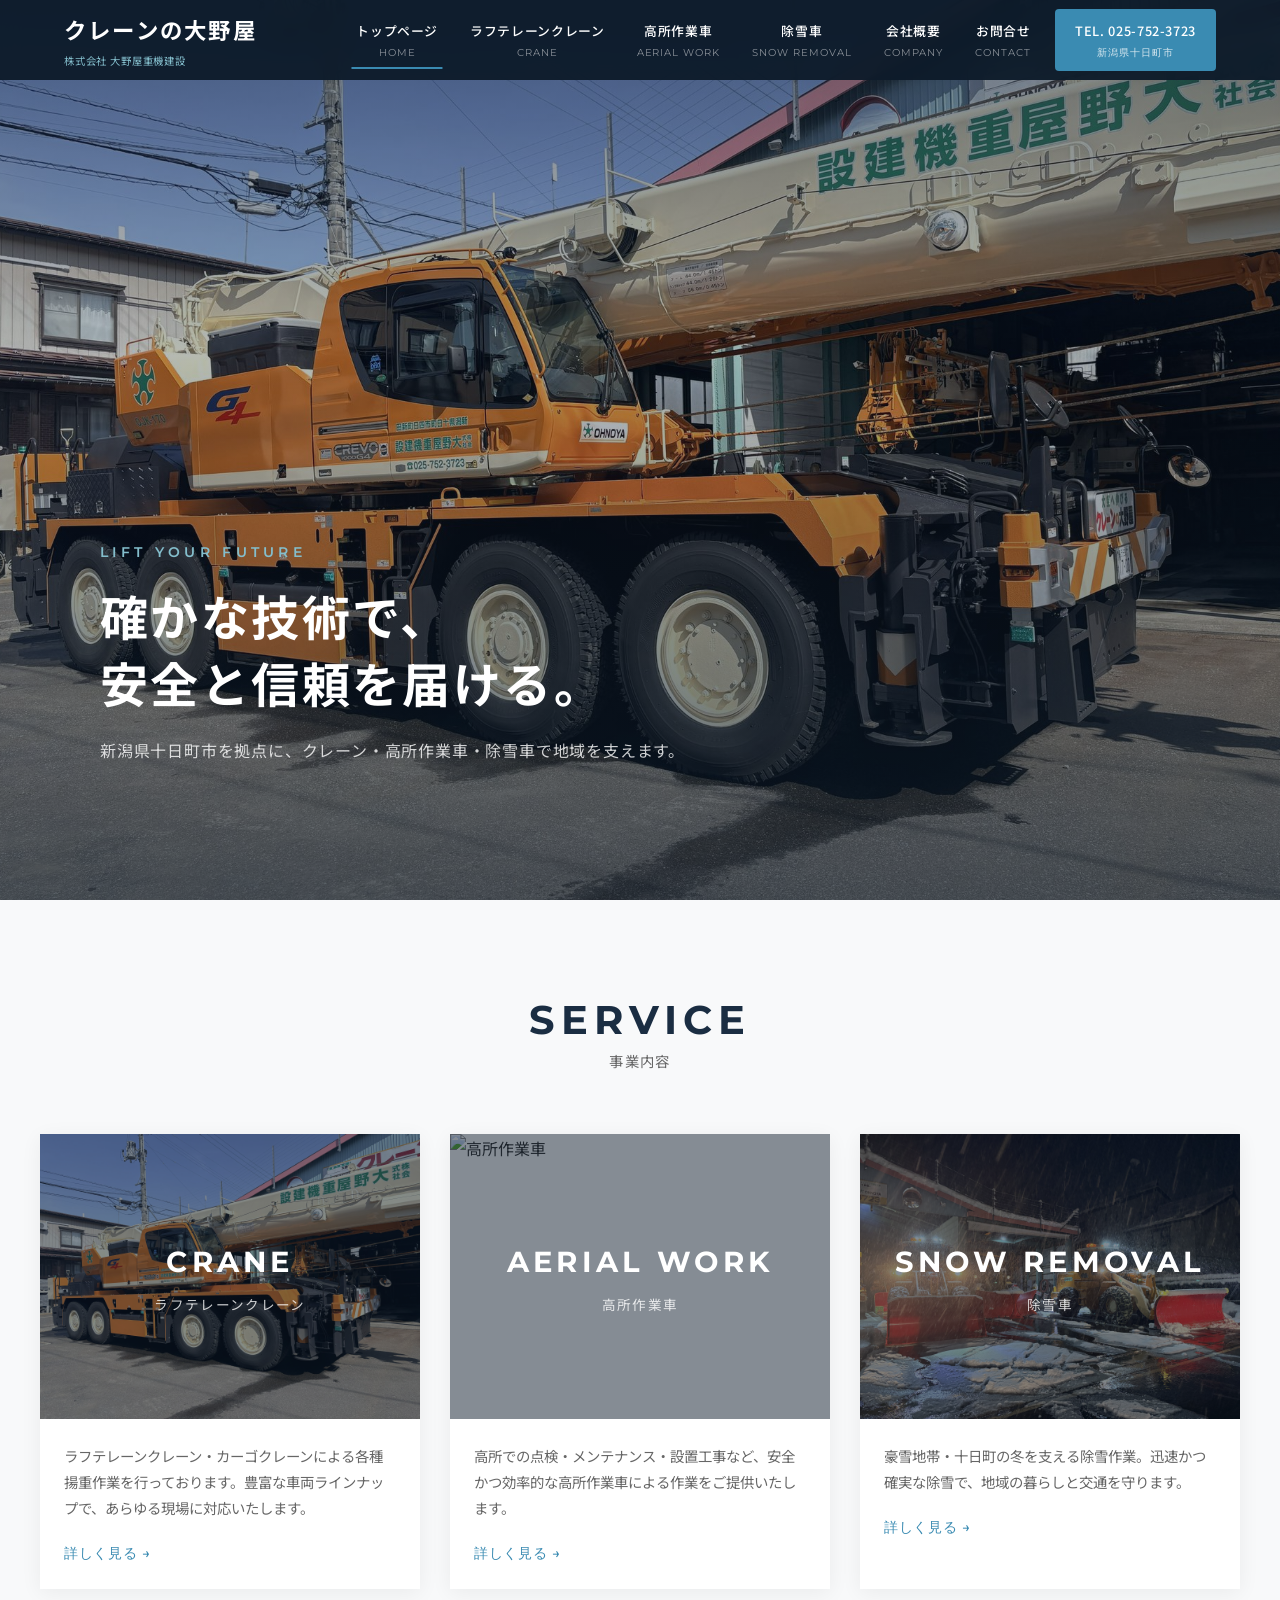
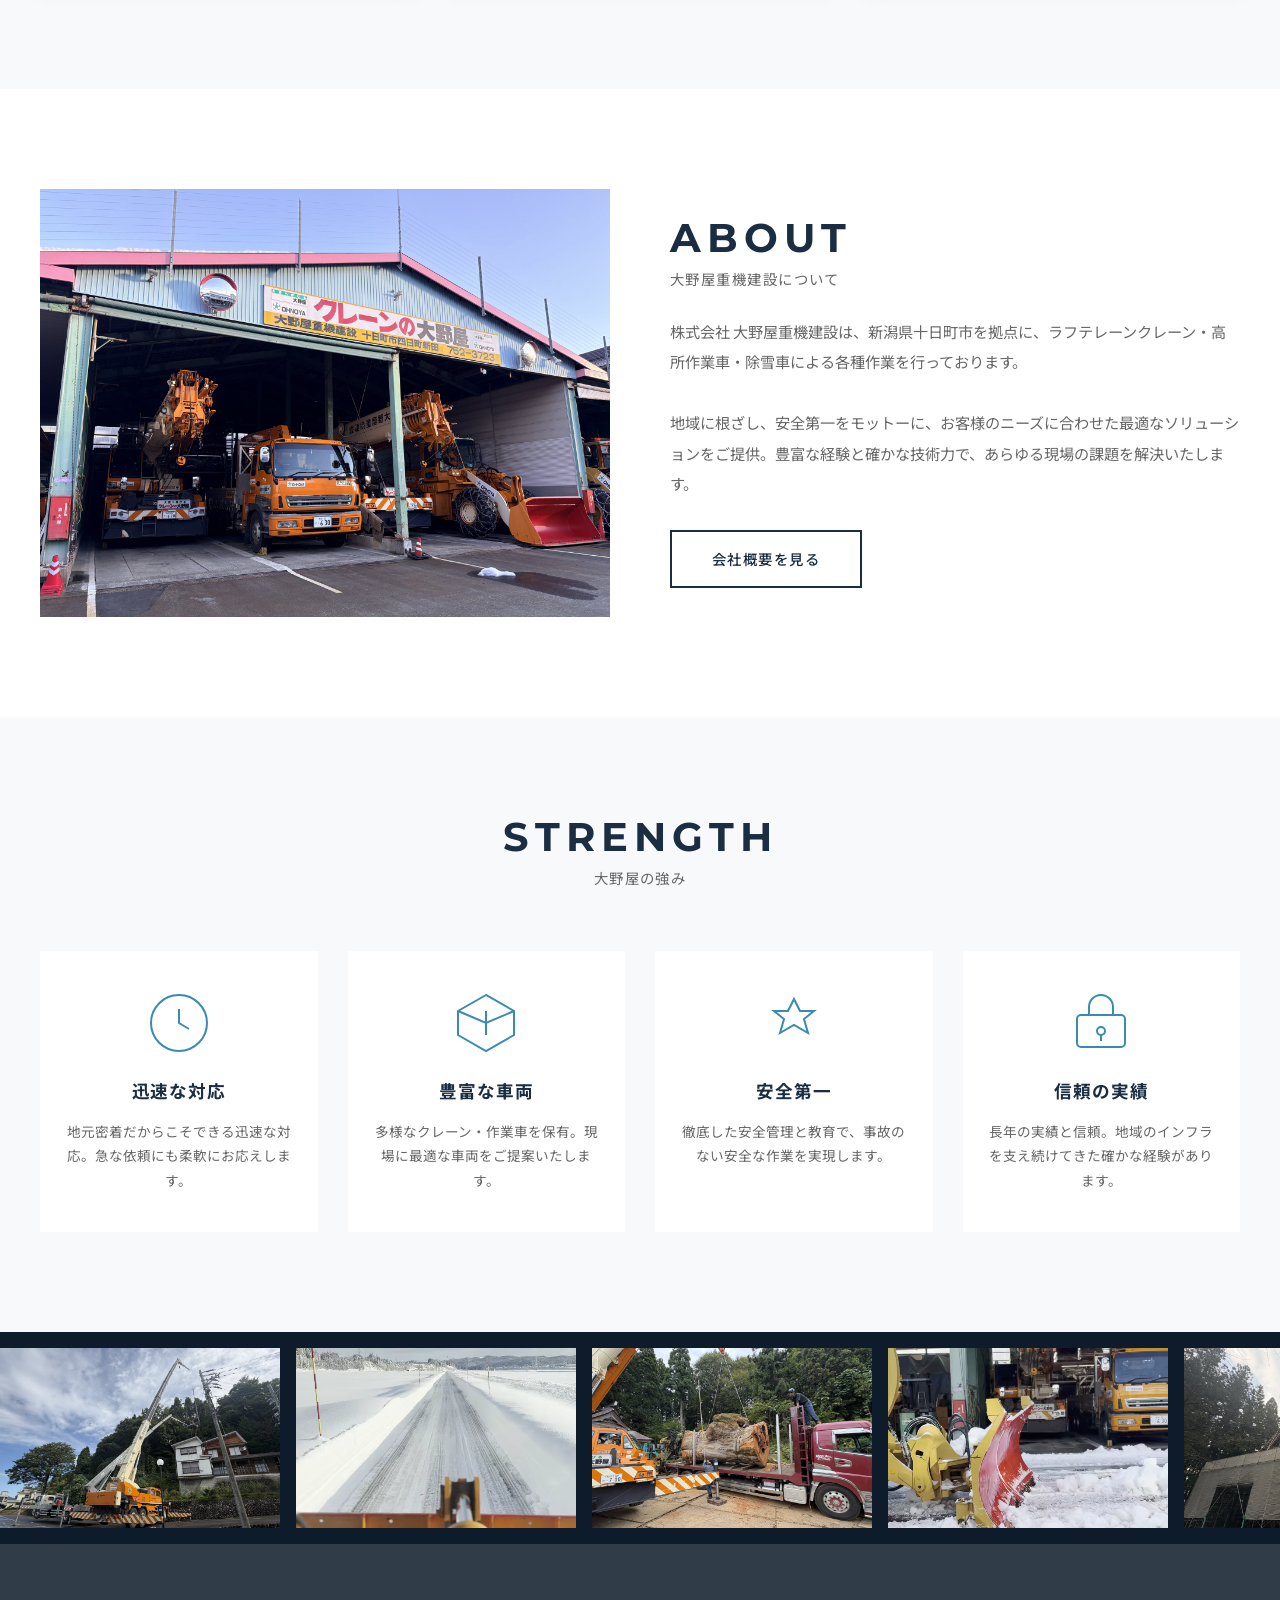
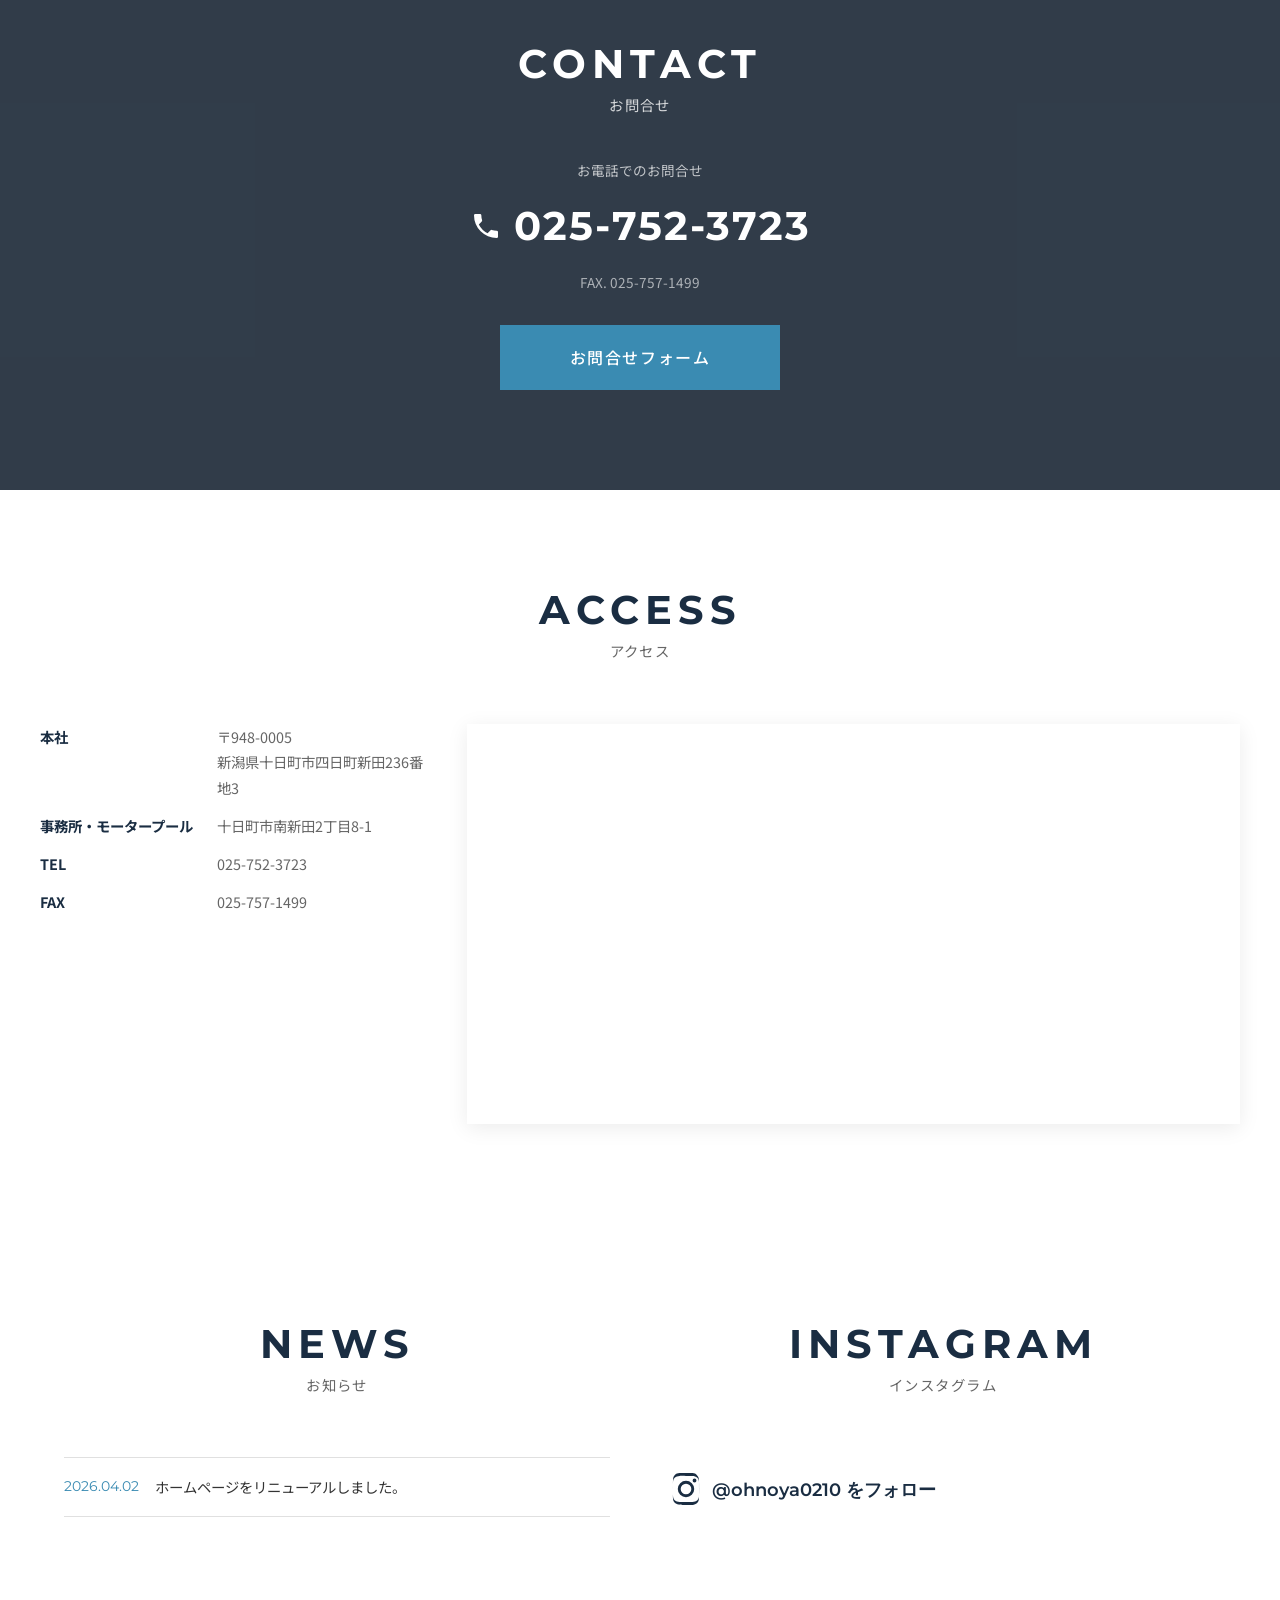
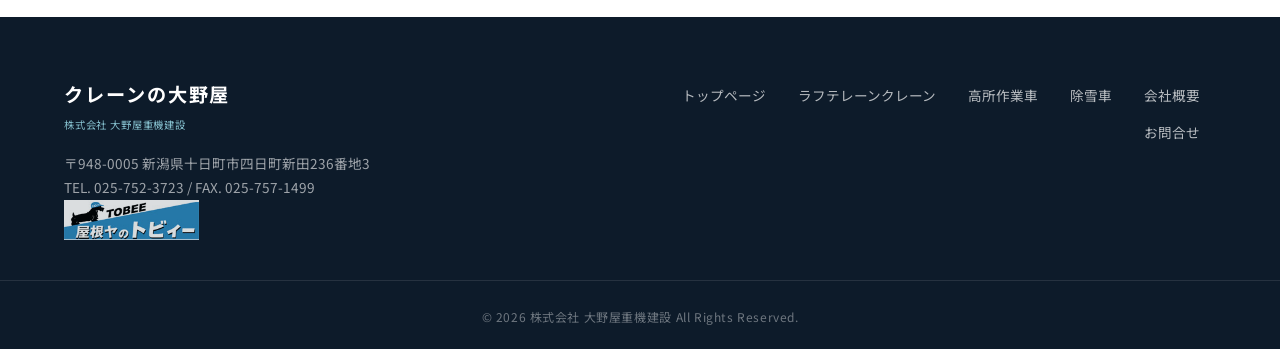
==== commit 55311cfc: "LightwidgetをBeholdに差し替え（HTTPS対応） Co-Authored-By: Claude Sonnet 4.6 <noreply@anthropic.com>" ====
--- a/index.html
+++ b/index.html
@@ -365,9 +365,14 @@
           <h2 class="section-title-en">INSTAGRAM</h2>
           <p class="section-title-ja">インスタグラム</p>
         </div>
-        <!-- LightWidget WIDGET -->
-        <script src="https://cdn.lightwidget.com/widgets/lightwidget.js"></script>
-        <iframe src="//lightwidget.com/widgets/0cfc1ddcbb66587a8c5691aed412e04c.html" scrolling="no" allowtransparency="true" class="lightwidget-widget" style="width:100%;border:0;overflow:hidden;"></iframe>
+        <!-- Behold WIDGET -->
+        <behold-widget feed-id="bnBAfca3YGhHQHYWMtN7"></behold-widget>
+        <script>
+          (() => {
+            const d=document,s=d.createElement("script");s.type="module";
+            s.src="https://w.behold.so/widget.js";d.head.append(s);
+          })();
+        </script>
         <a href="https://www.instagram.com/ohnoya0210/" class="insta-link" target="_blank" rel="noopener noreferrer">
           <svg viewBox="0 0 24 24" fill="currentColor" width="32" height="32"><path d="M12 2.163c3.204 0 3.584.012 4.85.07 1.366.062 2.633.334 3.608 1.308.975.975 1.246 2.242 1.308 3.608.058 1.266.07 1.646.07 4.851s-.012 3.584-.07 4.85c-.062 1.366-.334 2.633-1.308 3.608-.975.975-2.242 1.246-3.608 1.308-1.266.058-1.646.07-4.85.07s-3.584-.012-4.85-.07c-1.366-.062-2.633-.334-3.608-1.308-.975-.975-1.246-2.242-1.308-3.608C2.175 15.584 2.163 15.204 2.163 12s.012-3.584.07-4.85c.062-1.366.334-2.633 1.308-3.608C4.516 2.497 5.783 2.225 7.15 2.163 8.416 2.105 8.796 2.163 12 2.163zm0-2.163C8.741 0 8.333.014 7.053.072 5.775.131 4.602.44 3.635 1.407 2.668 2.374 2.359 3.547 2.3 4.825 2.242 6.105 2.163 6.741 2.163 12c0 5.259.014 5.667.072 6.947.059 1.278.368 2.451 1.335 3.418.967.967 2.14 1.276 3.418 1.335C8.333 23.986 8.741 24 12 24s3.667-.014 4.947-.072c1.278-.059 2.451-.368 3.418-1.335.967-.967 1.276-2.14 1.335-3.418.058-1.28.072-1.688.072-6.947 0-5.259-.014-5.667-.072-6.947-.059-1.278-.368-2.451-1.335-3.418C19.398.44 18.225.131 16.947.072 15.667.014 15.259 0 12 0zm0 5.838a6.162 6.162 0 100 12.324 6.162 6.162 0 000-12.324zm0 10.162a4 4 0 110-8 4 4 0 010 8zm6.406-11.845a1.44 1.44 0 100 2.881 1.44 1.44 0 000-2.881z"/></svg>
           <span>@ohnoya0210 をフォロー</span>
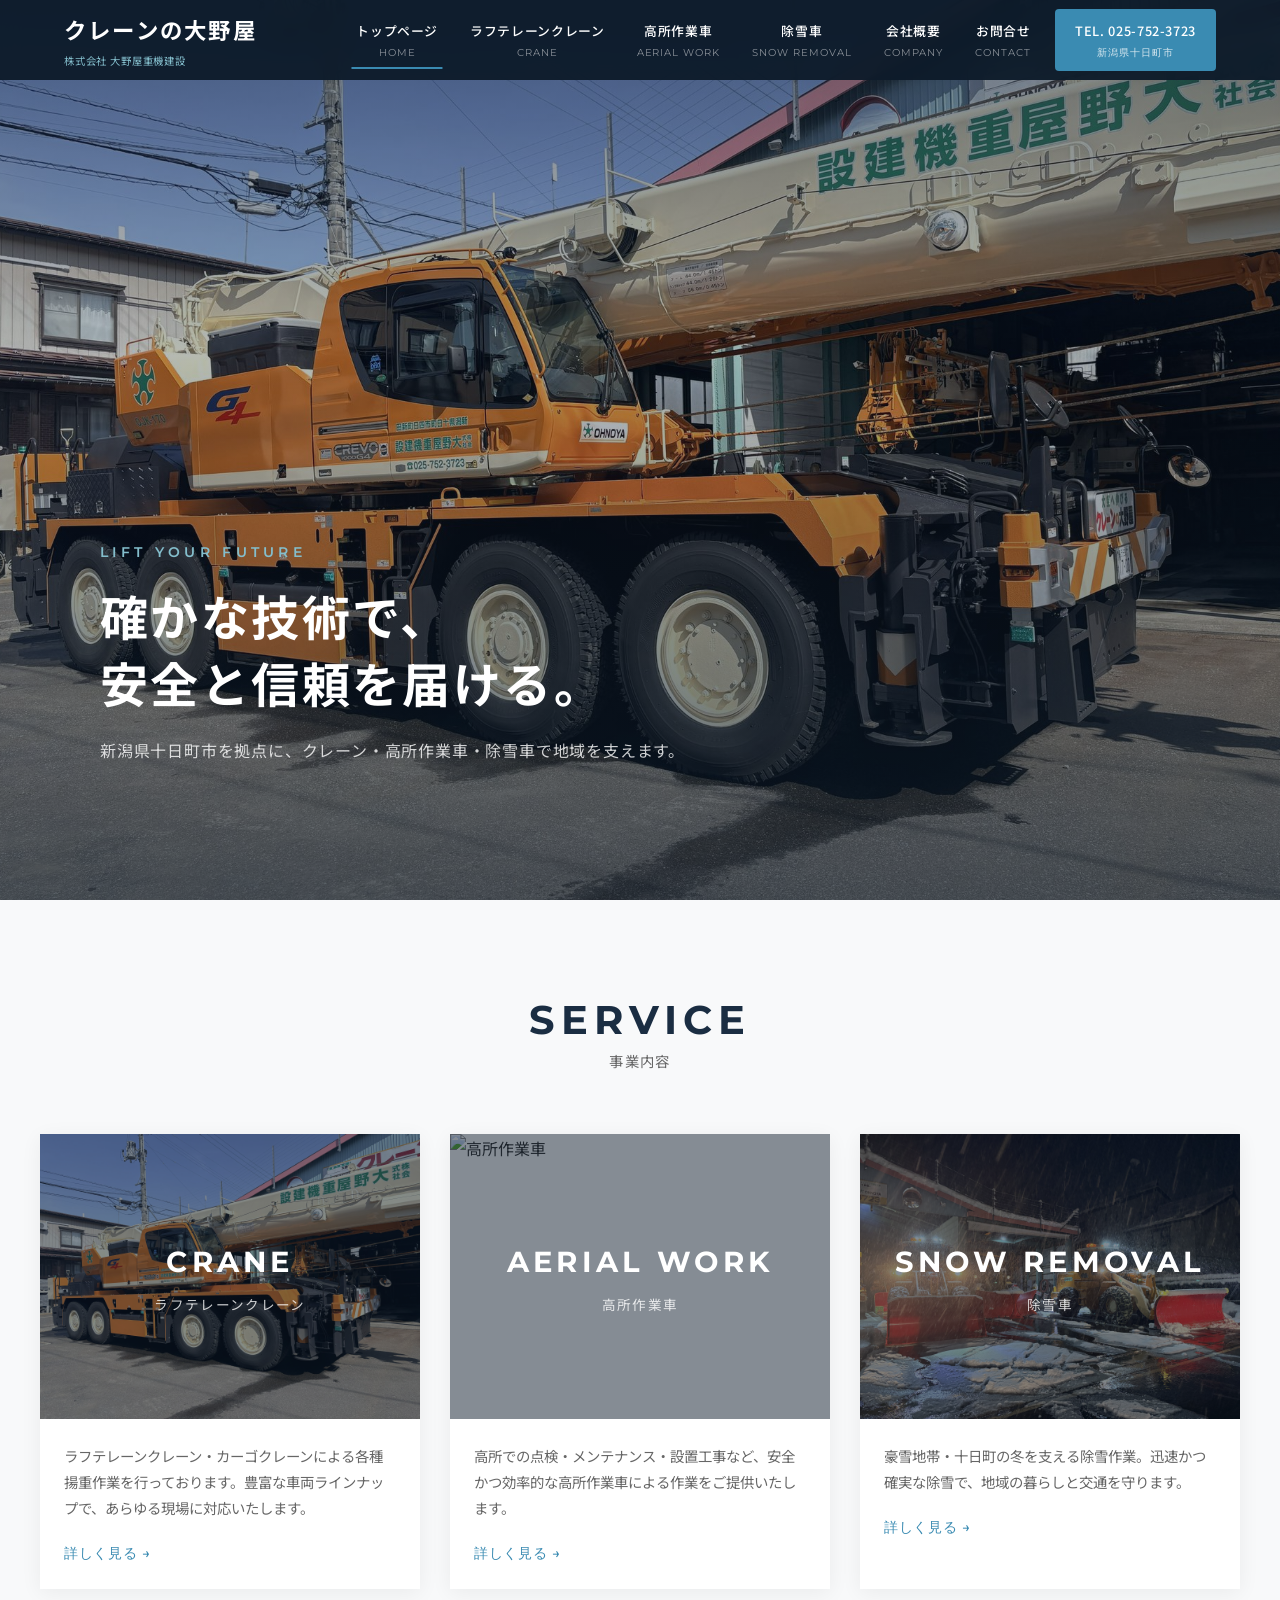
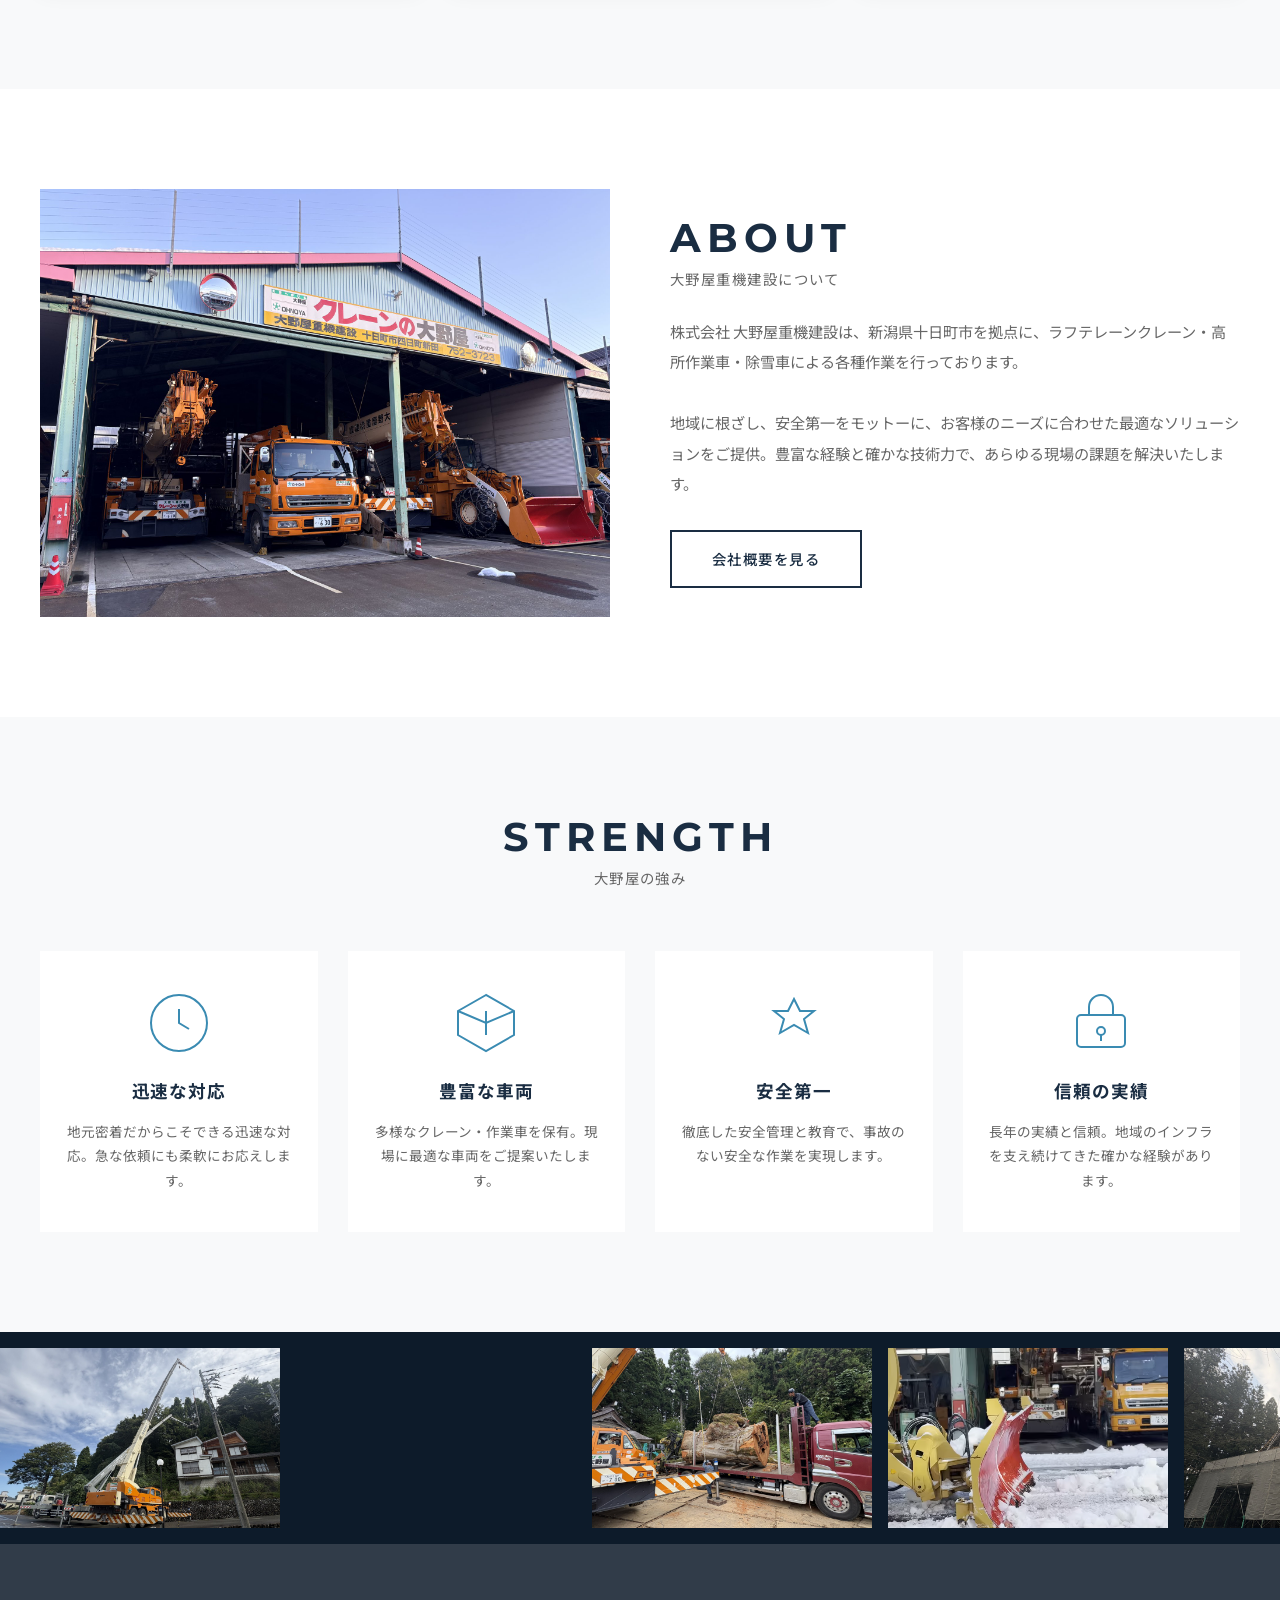
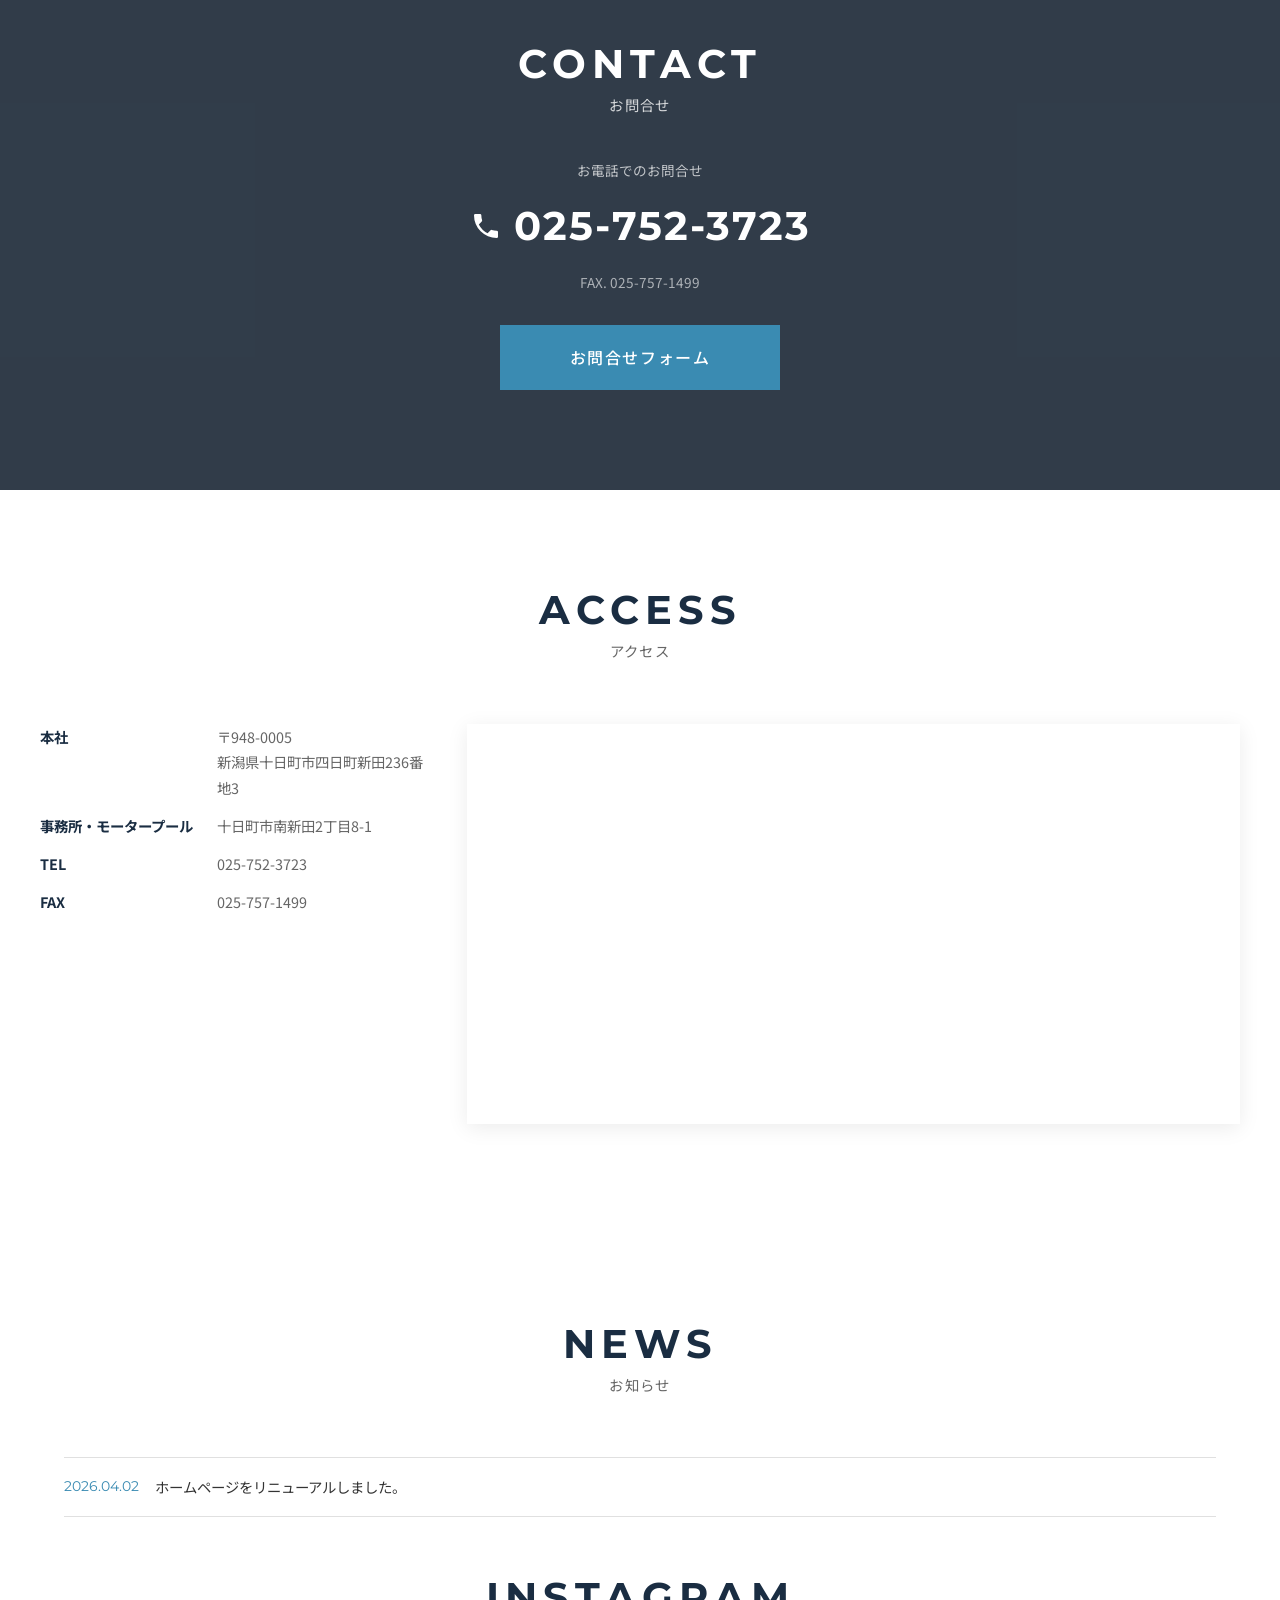
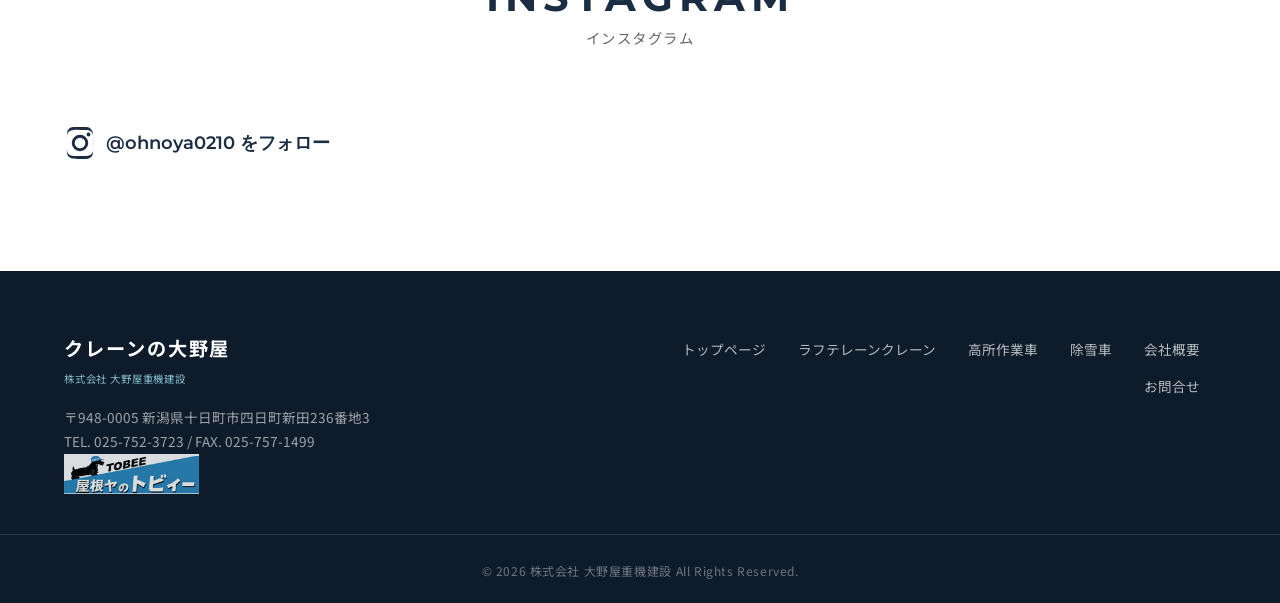
==== commit f4b02546: "canonical タグ追加（全ページ） Co-Authored-By: Claude Sonnet 4.6 <noreply@anthropic.com>" ====
--- a/index.html
+++ b/index.html
@@ -11,6 +11,7 @@
   <meta property="og:site_name" content="クレーンの大野屋｜株式会社 大野屋重機建設">
   <meta property="og:title" content="クレーンの大野屋｜株式会社 大野屋重機建設">
   <meta property="og:description" content="新潟県十日町市のクレーン・高所作業車・除雪車なら株式会社 大野屋重機建設。ラフテレーンクレーン、高所作業車、除雪車のレンタル・施工を行っております。">
+  <link rel="canonical" href="https://on8.jp/">
   <meta property="og:url" content="https://on8.jp/">
   <meta property="og:image" content="https://on8.jp/images/crane01.jpg">
   <meta property="og:locale" content="ja_JP">
--- a/css/style.css
+++ b/css/style.css
@@ -832,7 +832,7 @@
   margin: 0 auto;
   padding: 0 24px;
   display: grid;
-  grid-template-columns: 1fr 1fr;
+  grid-template-columns: 1fr;
   gap: 60px;
 }
 
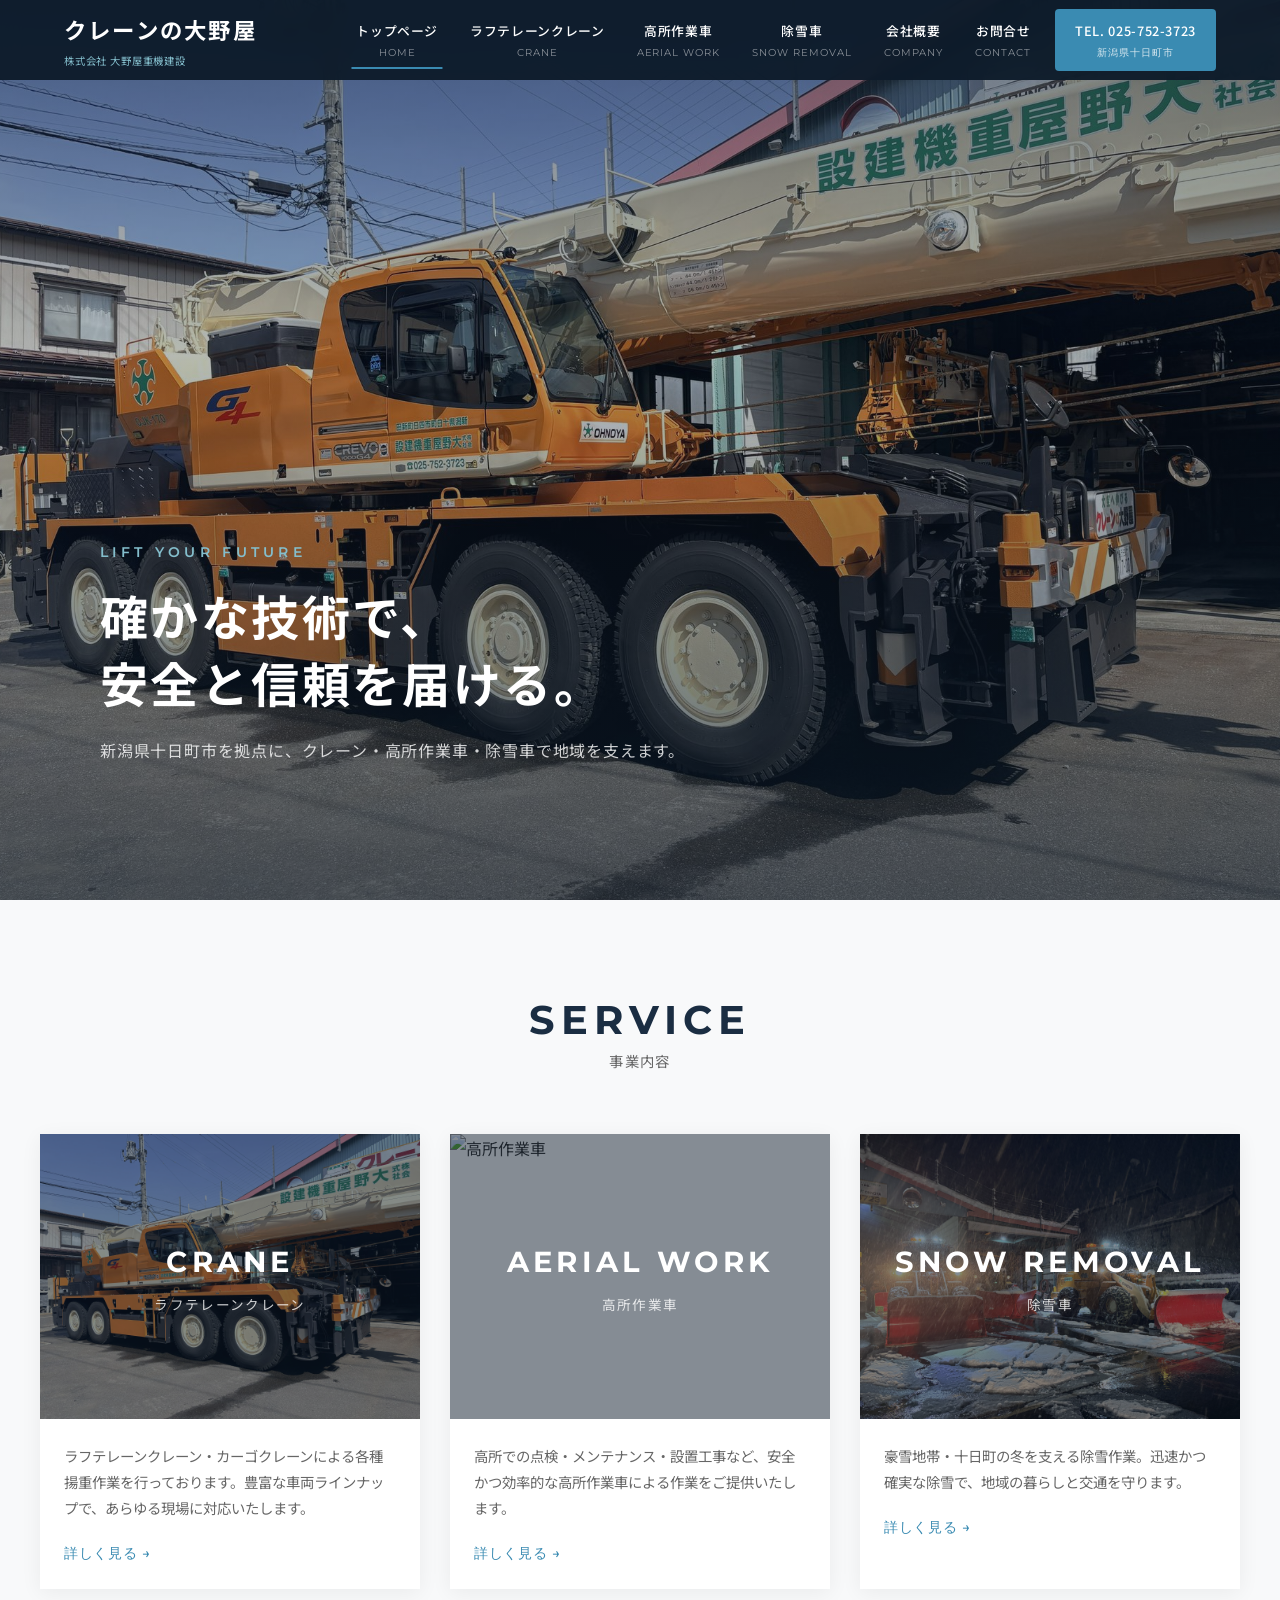
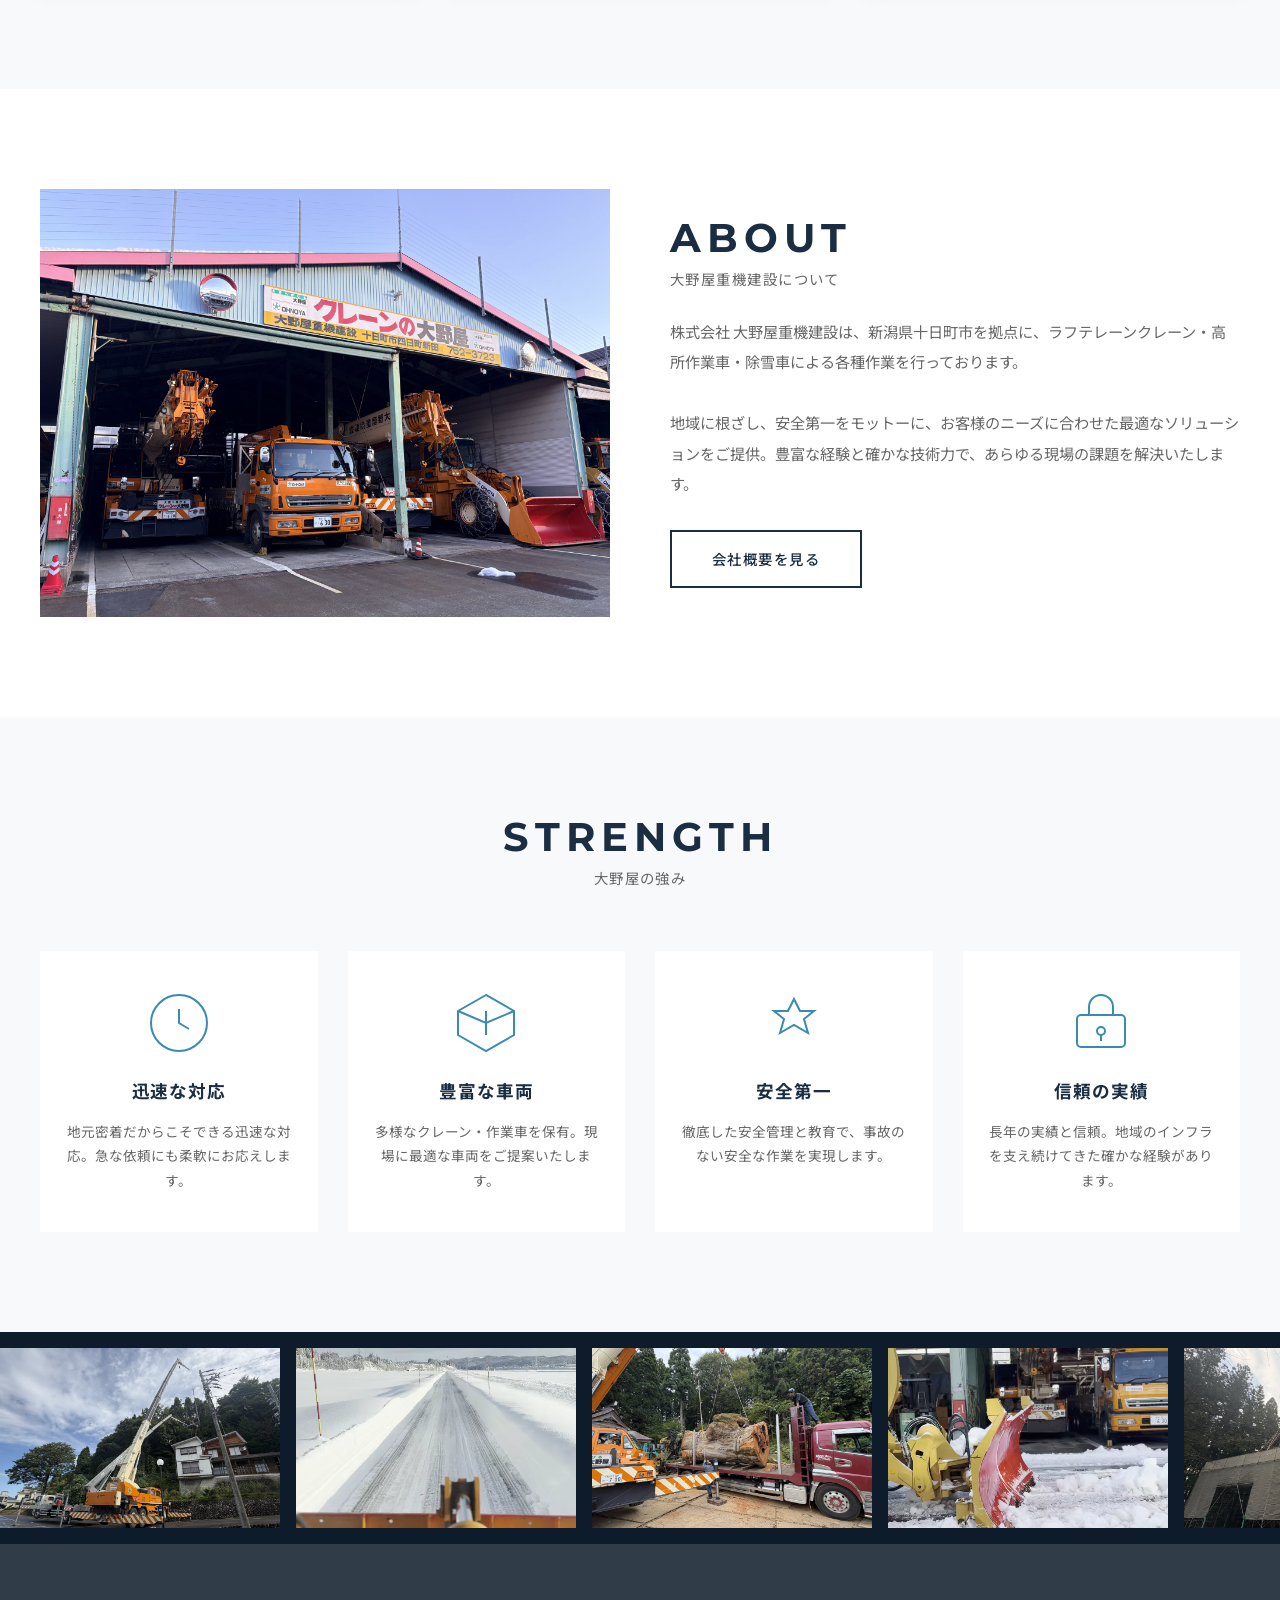
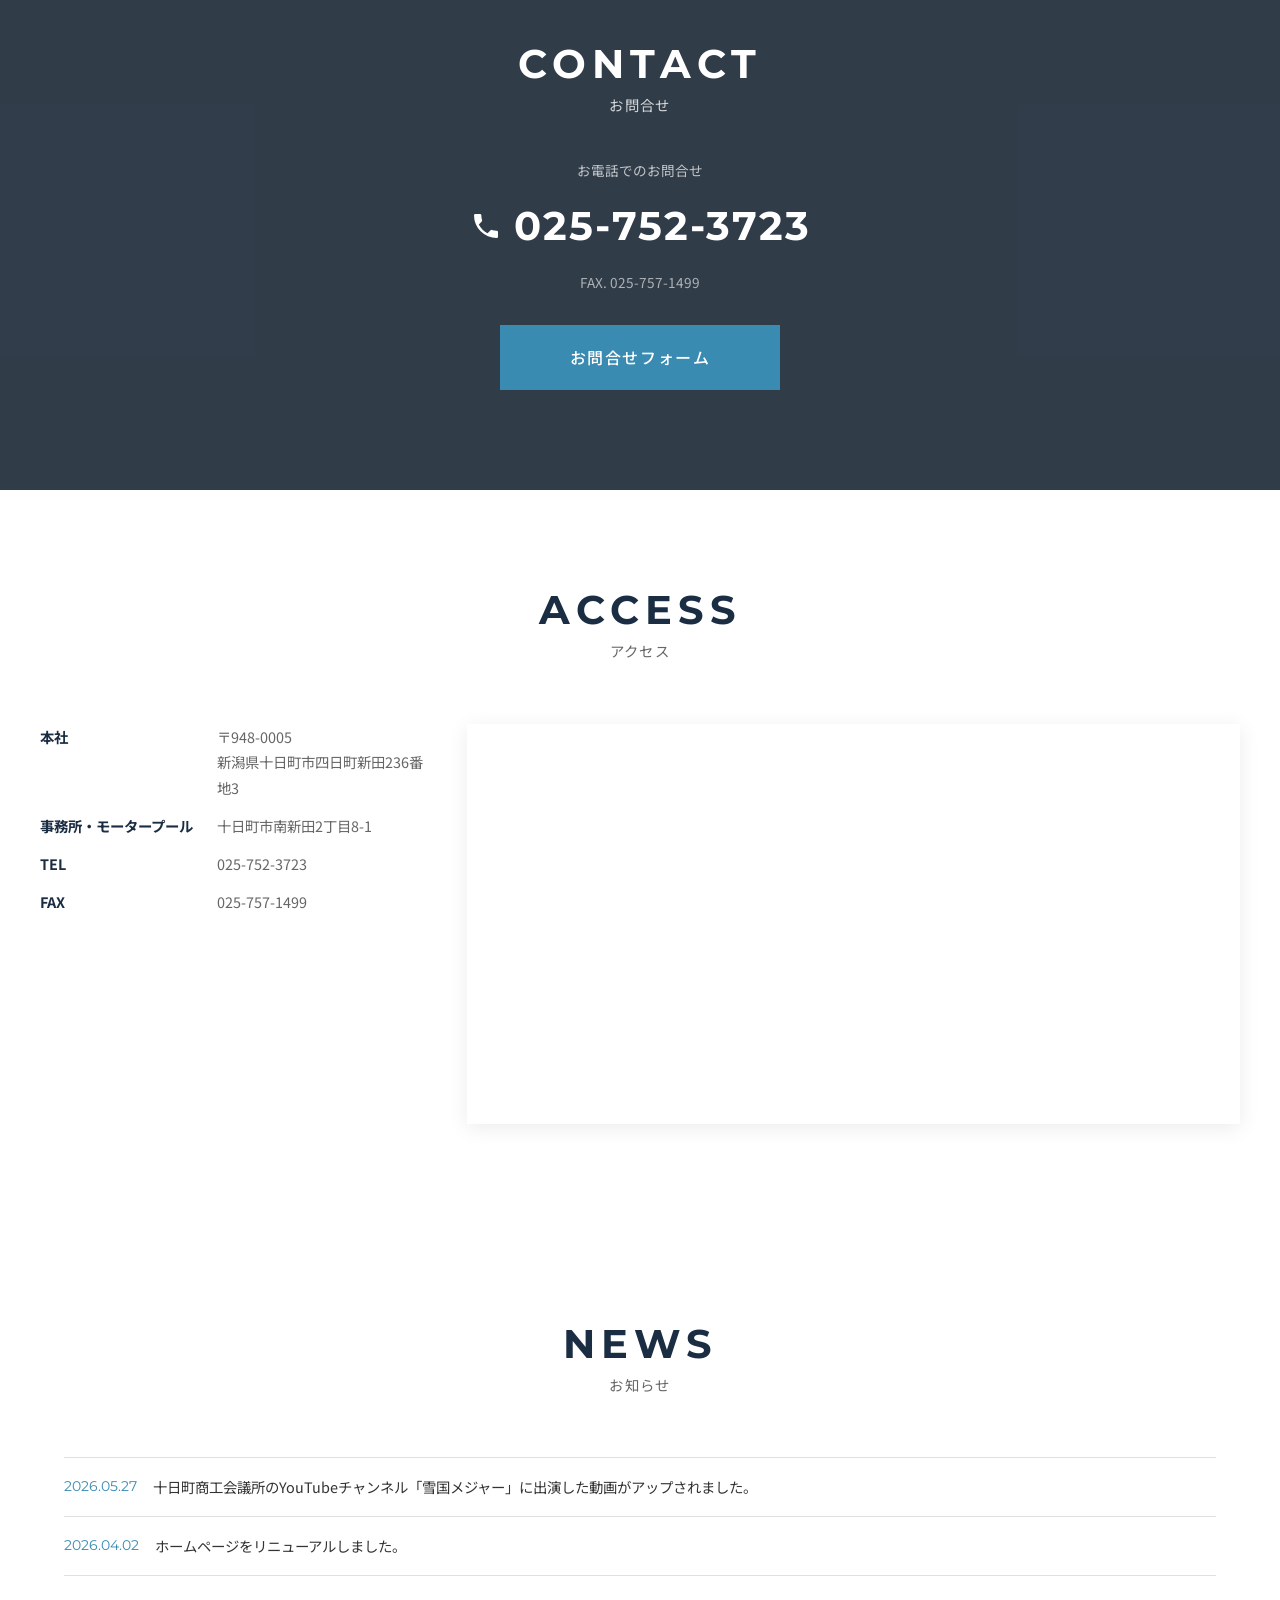
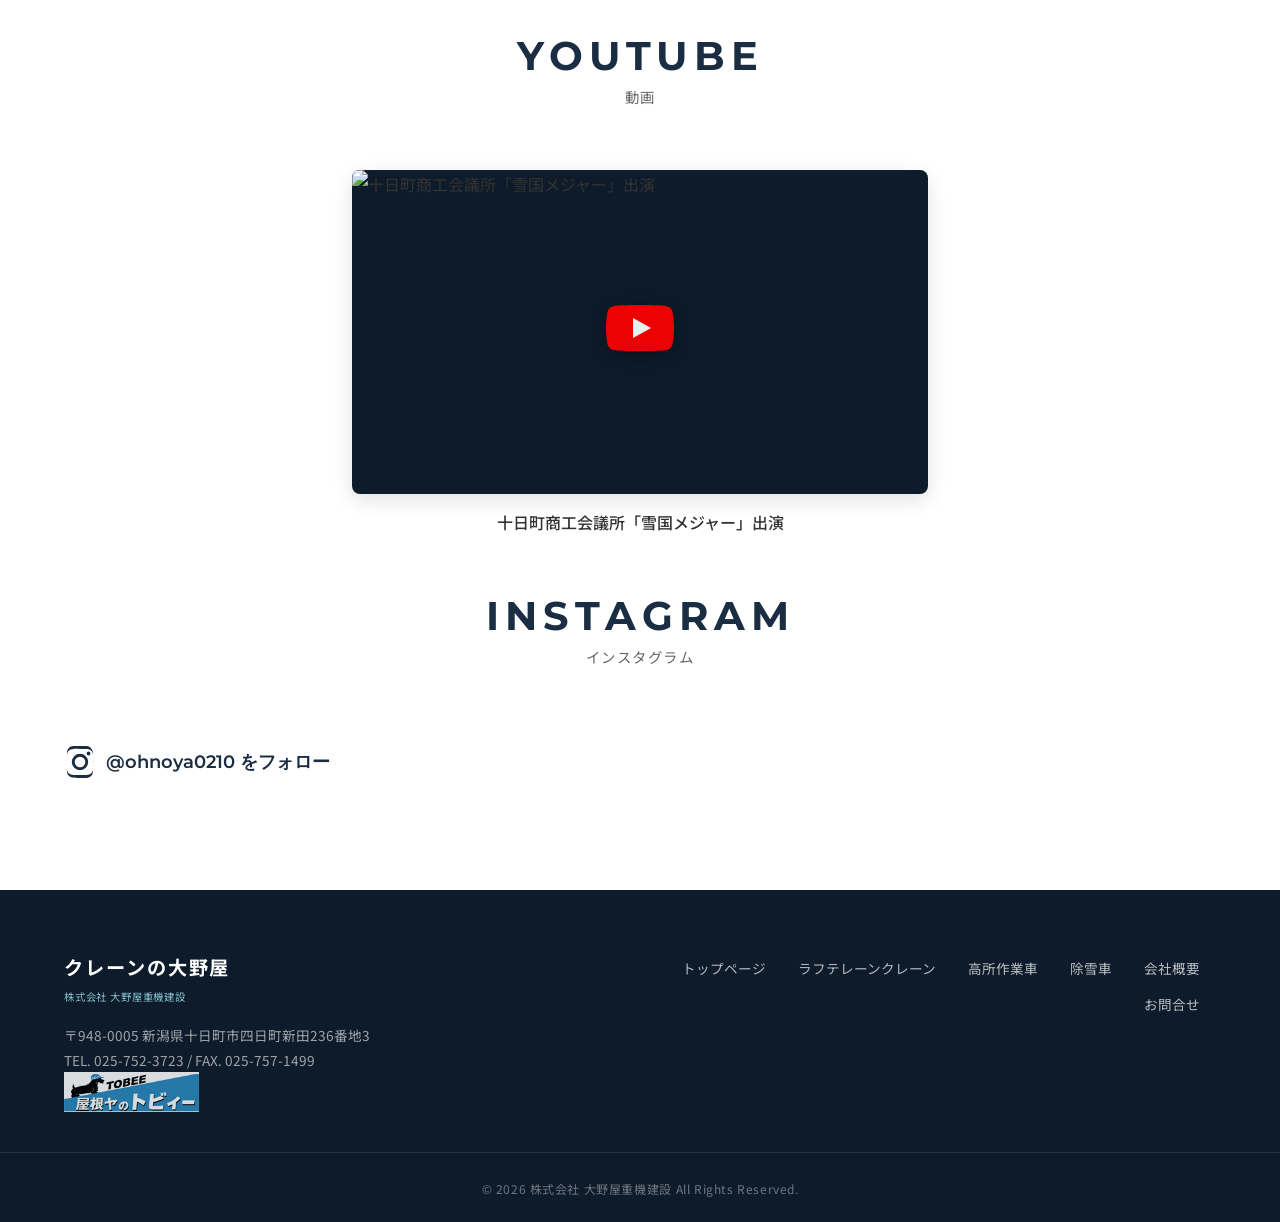
==== commit 9ed3c451: "トップページに YouTube 動画リンク追加（雪国メジャー出演） - NEWS に 2026.05.27 のお知らせ追加 - NEWS と INSTAGRAM の間にサムネイル + 再生ボタンの Y" ====
--- a/index.html
+++ b/index.html
@@ -355,10 +355,33 @@
         </div>
         <ul class="news-list">
           <li class="news-item">
+            <span class="news-date">2026.05.27</span>
+            <span class="news-text">十日町商工会議所のYouTubeチャンネル「雪国メジャー」に出演した動画がアップされました。</span>
+          </li>
+          <li class="news-item">
             <span class="news-date">2026.04.02</span>
             <span class="news-text">ホームページをリニューアルしました。</span>
           </li>
         </ul>
+      </div>
+
+      <div class="youtube-block fade-in">
+        <div class="section-header">
+          <h2 class="section-title-en">YOUTUBE</h2>
+          <p class="section-title-ja">動画</p>
+        </div>
+        <a href="https://www.youtube.com/watch?v=3bCsy8qBlTo" class="youtube-card" target="_blank" rel="noopener noreferrer">
+          <div class="youtube-thumb">
+            <img src="https://img.youtube.com/vi/3bCsy8qBlTo/maxresdefault.jpg" alt="十日町商工会議所「雪国メジャー」出演" loading="lazy">
+            <div class="youtube-play">
+              <svg viewBox="0 0 68 48" width="68" height="48" aria-hidden="true">
+                <path d="M66.52 7.74a8 8 0 00-5.64-5.66C55.93 1 34 1 34 1S12.07 1 7.12 2.08A8 8 0 001.48 7.74 83 83 0 000 24a83 83 0 001.48 16.26 8 8 0 005.64 5.66C12.07 47 34 47 34 47s21.93 0 26.88-1.08a8 8 0 005.64-5.66A83 83 0 0068 24a83 83 0 00-1.48-16.26z" fill="#ff0000"/>
+                <path d="M27 34V14l18 10z" fill="#ffffff"/>
+              </svg>
+            </div>
+          </div>
+          <p class="youtube-title">十日町商工会議所「雪国メジャー」出演</p>
+        </a>
       </div>
 
       <div class="insta-block fade-in">
--- a/css/style.css
+++ b/css/style.css
@@ -1264,3 +1264,85 @@
     padding: 60px 20px;
   }
 }
+
+/* ---------- YouTube Block ---------- */
+.youtube-block {
+  display: flex;
+  flex-direction: column;
+}
+
+.youtube-card {
+  display: block;
+  color: inherit;
+  text-decoration: none;
+}
+
+.youtube-thumb {
+  position: relative;
+  width: 100%;
+  max-width: 50%;
+  margin: 0 auto;
+  aspect-ratio: 16 / 9;
+  overflow: hidden;
+  border-radius: 8px;
+  background: var(--color-bg-dark);
+  box-shadow: 0 6px 20px rgba(0, 0, 0, 0.12);
+}
+
+.youtube-thumb img {
+  width: 100%;
+  height: 100%;
+  object-fit: cover;
+  display: block;
+  transition: transform 0.4s ease;
+}
+
+.youtube-play {
+  position: absolute;
+  top: 50%;
+  left: 50%;
+  transform: translate(-50%, -50%);
+  pointer-events: none;
+  transition: transform 0.3s ease, opacity 0.3s ease;
+  filter: drop-shadow(0 4px 12px rgba(0, 0, 0, 0.4));
+  opacity: 0.92;
+}
+
+.youtube-card:hover .youtube-thumb img {
+  transform: scale(1.04);
+}
+
+.youtube-card:hover .youtube-play {
+  transform: translate(-50%, -50%) scale(1.1);
+  opacity: 1;
+}
+
+.youtube-title {
+  margin-top: 16px;
+  font-size: 1rem;
+  font-weight: 500;
+  color: var(--color-text);
+  line-height: 1.6;
+  text-align: center;
+  transition: color var(--transition);
+}
+
+.youtube-card:hover .youtube-title {
+  color: var(--color-accent);
+}
+
+@media (max-width: 768px) {
+  .youtube-thumb {
+    max-width: 100%;
+  }
+
+  .youtube-play svg {
+    width: 54px;
+    height: 38px;
+  }
+
+  .youtube-title {
+    font-size: 0.95rem;
+    text-align: left;
+  }
+}
